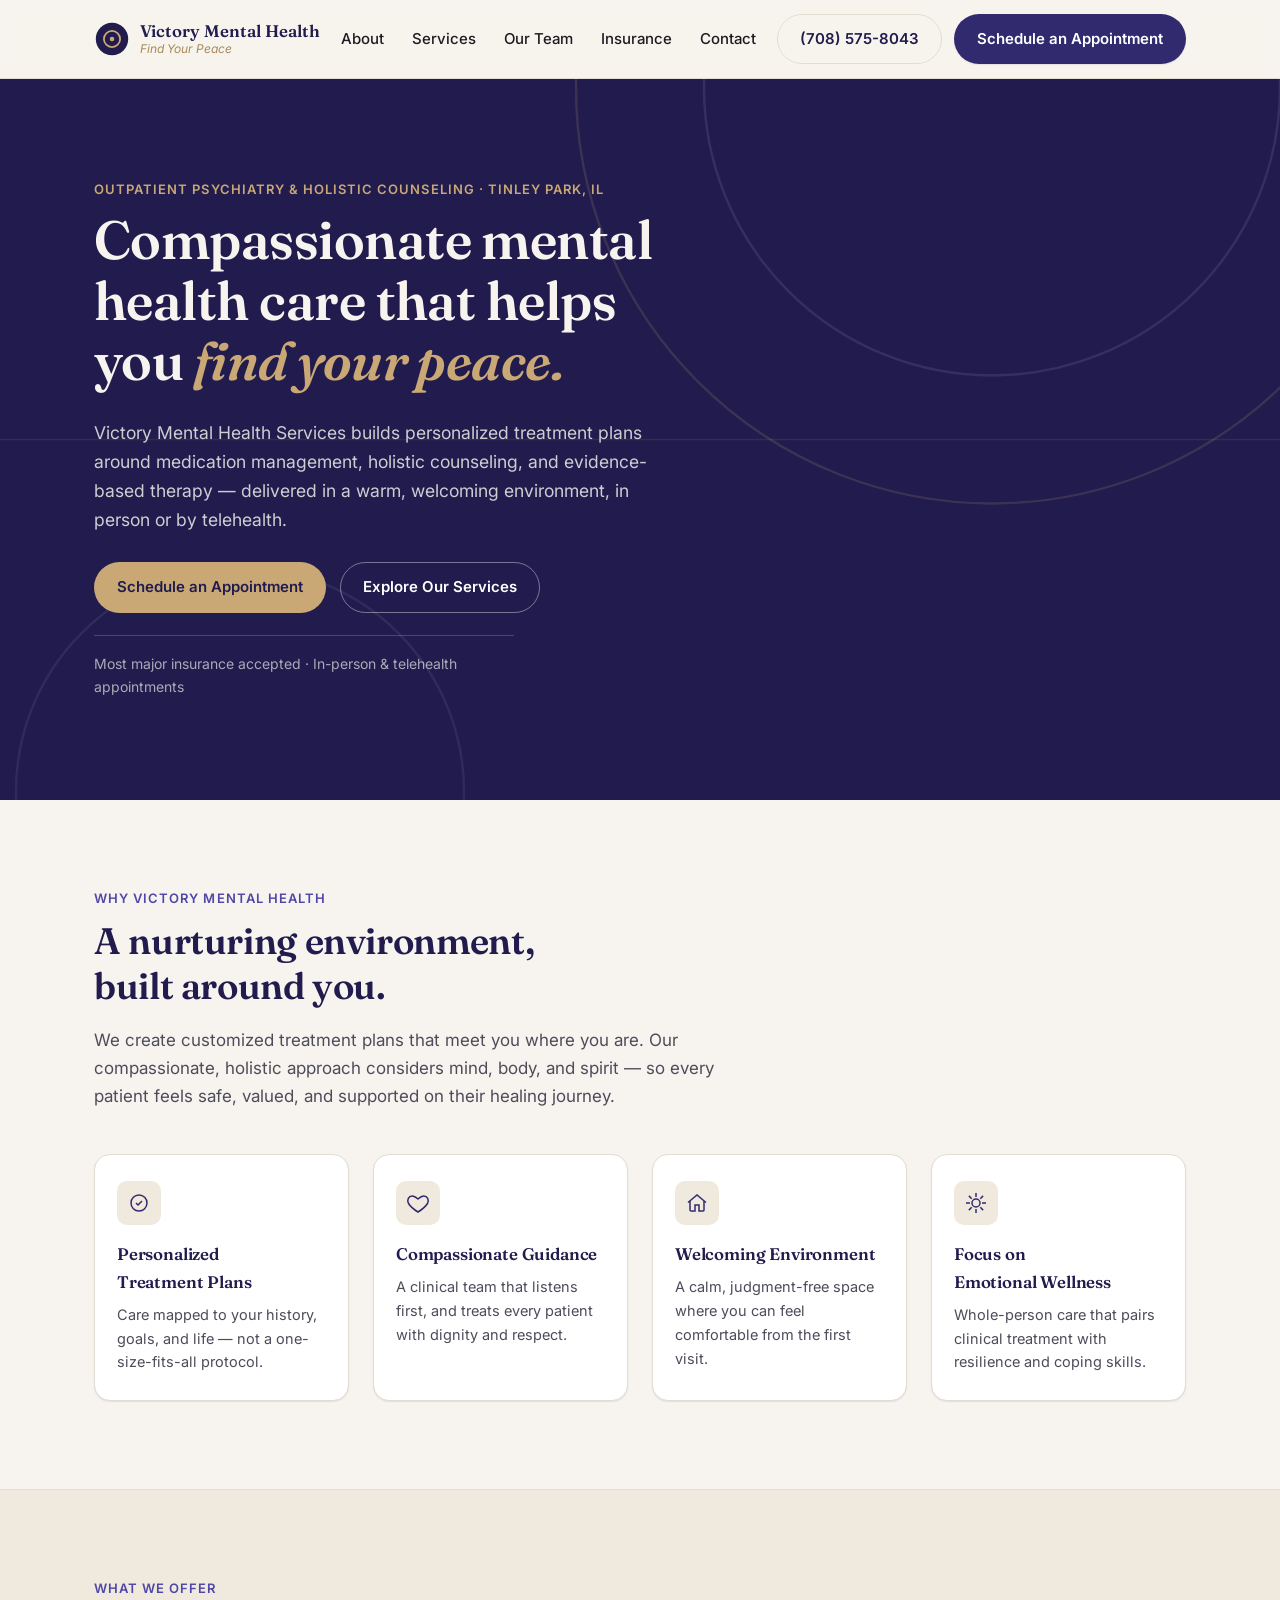
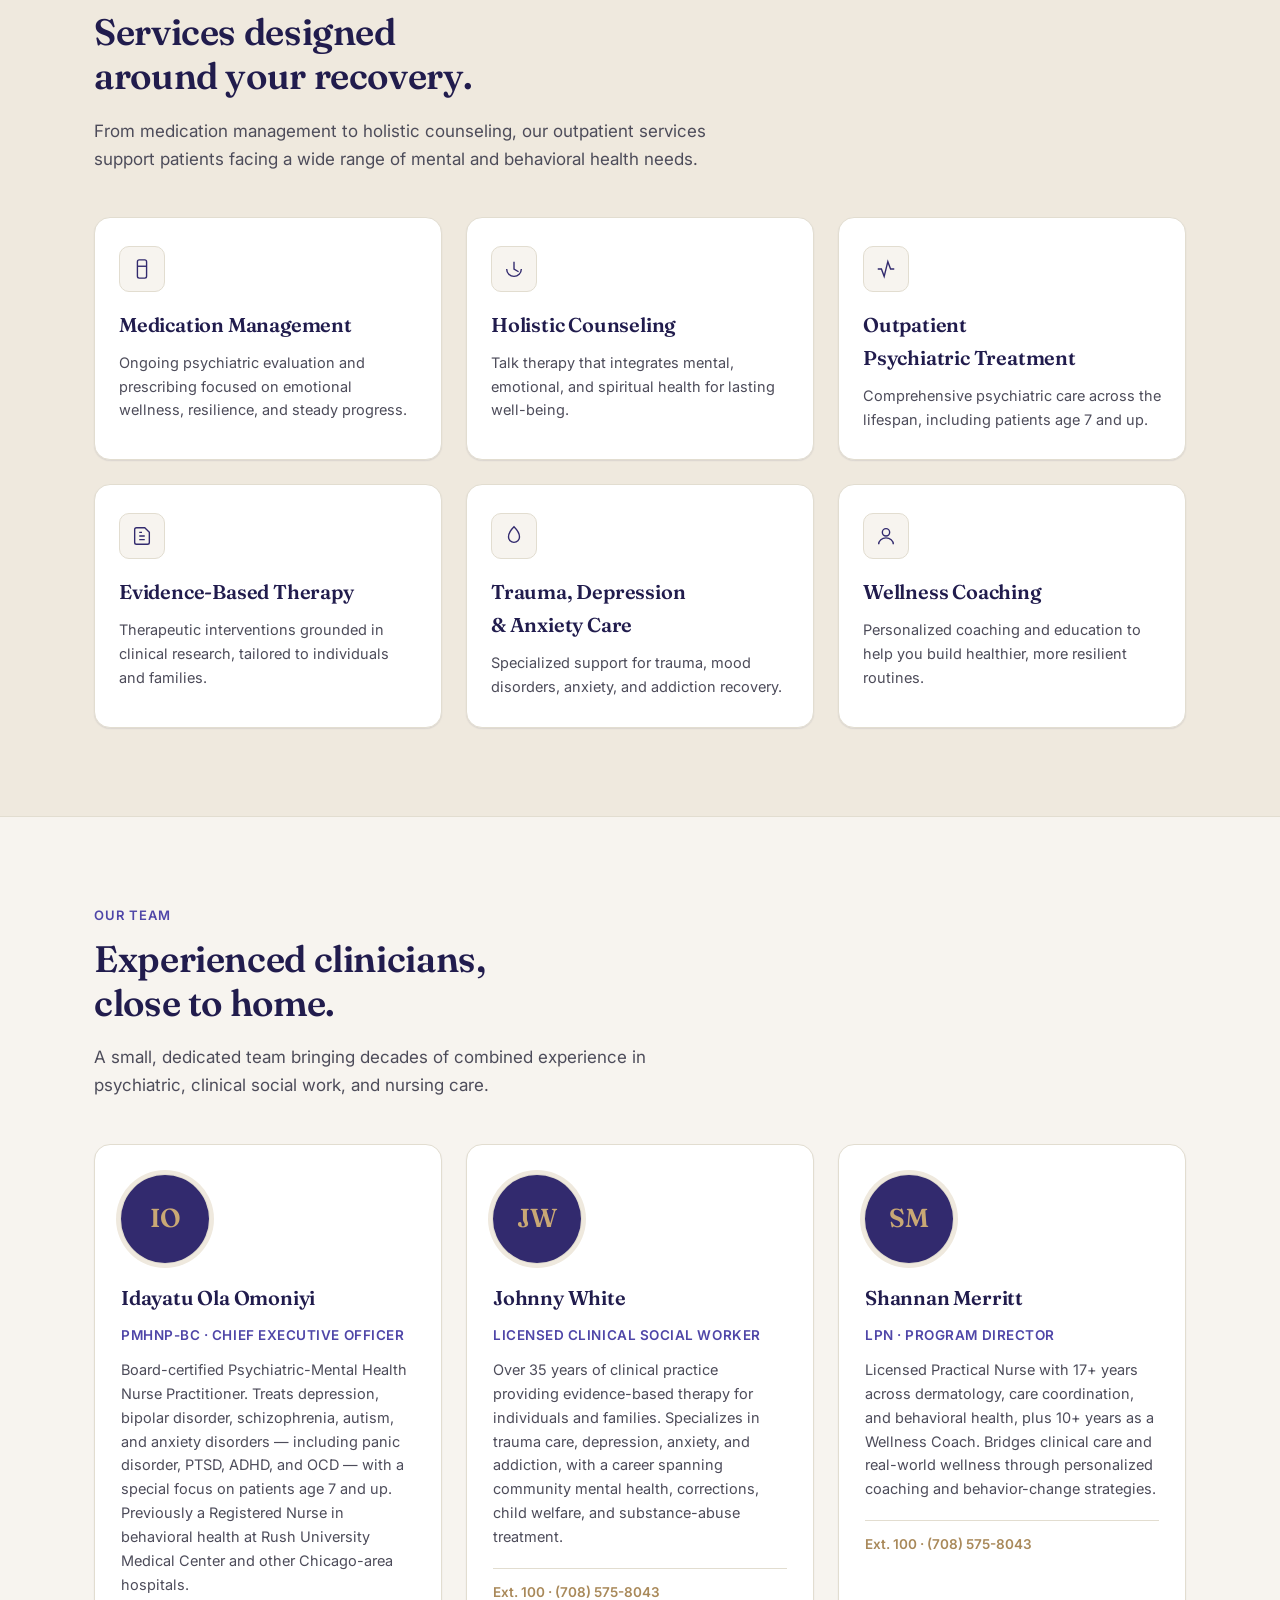
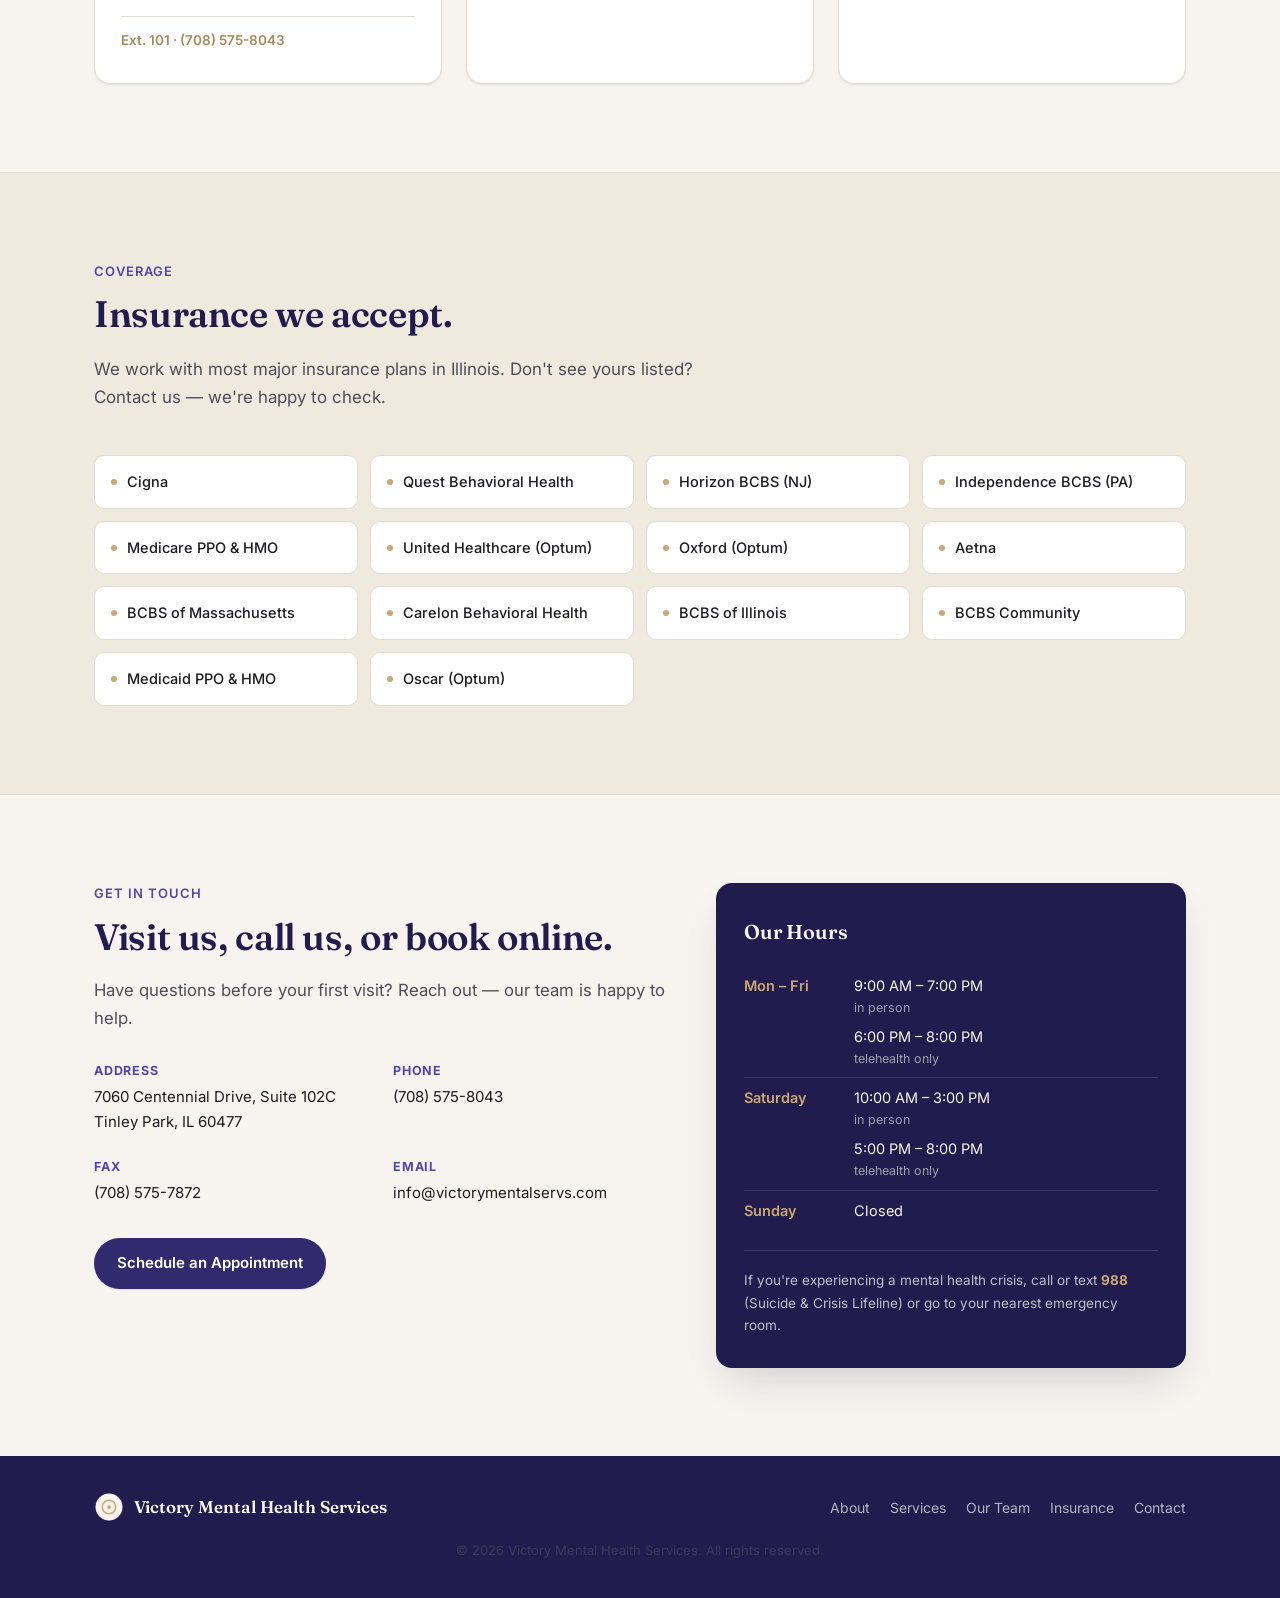
==== index.html @ 2fd3b17b "Add Victory Mental Health Services marketing site Static single-page site: hero, why-us pillars, ser" ====
<!doctype html>
<html lang="en">
<head>
<meta charset="UTF-8" />
<meta name="viewport" content="width=device-width, initial-scale=1" />
<title>Victory Mental Health Services | Tinley Park, IL</title>
<meta name="description" content="Victory Mental Health Services provides medication management, holistic counseling, and personalized outpatient psychiatric care in Tinley Park, IL — in person and via telehealth." />
<meta name="theme-color" content="#211c4d" />

<meta property="og:type" content="website" />
<meta property="og:title" content="Victory Mental Health Services" />
<meta property="og:description" content="Compassionate, personalized mental health care in Tinley Park, IL. Medication management, holistic counseling, and outpatient psychiatric treatment — in person and telehealth." />
<meta property="og:site_name" content="Victory Mental Health Services" />

<link rel="icon" href="data:image/svg+xml,%3Csvg xmlns='http://www.w3.org/2000/svg' viewBox='0 0 100 100'%3E%3Ccircle cx='50' cy='50' r='46' fill='%23211c4d'/%3E%3Ccircle cx='50' cy='50' r='22' fill='none' stroke='%23c9a875' stroke-width='3'/%3E%3C/svg%3E" />

<link rel="preconnect" href="https://fonts.googleapis.com" />
<link rel="preconnect" href="https://fonts.gstatic.com" crossorigin />
<link href="https://fonts.googleapis.com/css2?family=Fraunces:opsz,wght@9..144,500;9..144,600&family=Inter:wght@400;500;600;700&display=swap" rel="stylesheet" />

<link rel="stylesheet" href="css/style.css" />

<script type="application/ld+json">
{
  "@context": "https://schema.org",
  "@type": "MedicalBusiness",
  "name": "Victory Mental Health Services",
  "description": "Outpatient psychiatric care, medication management, and holistic counseling in Tinley Park, IL, offered in person and via telehealth.",
  "url": "https://www.victorymentalservs.com/",
  "telephone": "+1-708-575-8043",
  "email": "info@victorymentalservs.com",
  "address": {
    "@type": "PostalAddress",
    "streetAddress": "7060 Centennial Drive, Suite 102C",
    "addressLocality": "Tinley Park",
    "addressRegion": "IL",
    "postalCode": "60477",
    "addressCountry": "US"
  },
  "openingHoursSpecification": [
    { "@type": "OpeningHoursSpecification", "dayOfWeek": ["Monday","Tuesday","Wednesday","Thursday","Friday"], "opens": "09:00", "closes": "19:00" },
    { "@type": "OpeningHoursSpecification", "dayOfWeek": "Saturday", "opens": "10:00", "closes": "15:00" }
  ]
}
</script>
</head>
<body>

<a class="skip-link" href="#main">Skip to content</a>

<header class="site-header" id="top">
  <div class="container header__inner">
    <a class="brand" href="#top">
      <span class="brand__mark" aria-hidden="true">
        <svg viewBox="0 0 40 40" width="36" height="36">
          <circle cx="20" cy="20" r="18" fill="#211c4d"/>
          <circle cx="20" cy="20" r="9" fill="none" stroke="#c9a875" stroke-width="2"/>
          <circle cx="20" cy="20" r="2.5" fill="#c9a875"/>
        </svg>
      </span>
      <span class="brand__text">
        <span class="brand__name">Victory Mental Health</span>
        <span class="brand__tag">Find Your Peace</span>
      </span>
    </a>

    <nav class="nav" id="nav" aria-label="Primary">
      <a href="#about">About</a>
      <a href="#services">Services</a>
      <a href="#team">Our Team</a>
      <a href="#insurance">Insurance</a>
      <a href="#contact">Contact</a>
    </nav>

    <div class="header__actions">
      <a class="btn btn--ghost header__call" href="tel:17085758043">(708) 575-8043</a>
      <a class="btn btn--primary" href="https://www.tebra.com/care/provider/idayatu-omoniyi-pmhnp-1174282826" target="_blank" rel="noopener">Schedule an Appointment</a>
      <button class="nav-toggle" id="navToggle" aria-expanded="false" aria-controls="nav" aria-label="Toggle menu">
        <span></span><span></span><span></span>
      </button>
    </div>
  </div>
</header>

<main id="main">

  <!-- HERO -->
  <section class="hero">
    <div class="hero__bg" aria-hidden="true">
      <svg viewBox="0 0 800 800" width="100%" height="100%" preserveAspectRatio="xMidYMid slice">
        <circle cx="620" cy="180" r="260" fill="none" stroke="#c9a875" stroke-opacity="0.18" stroke-width="1.5"/>
        <circle cx="620" cy="180" r="180" fill="none" stroke="#ffffff" stroke-opacity="0.10" stroke-width="1.5"/>
        <circle cx="150" cy="620" r="140" fill="none" stroke="#ffffff" stroke-opacity="0.08" stroke-width="1.5"/>
        <line x1="0" y1="400" x2="800" y2="400" stroke="#c9a875" stroke-opacity="0.12" stroke-width="1"/>
      </svg>
    </div>
    <div class="container hero__inner">
      <div class="hero__copy reveal">
        <p class="eyebrow eyebrow--light">Outpatient Psychiatry &amp; Holistic Counseling · Tinley Park, IL</p>
        <h1>Compassionate mental health care that helps you <em>find your peace.</em></h1>
        <p class="hero__lede">Victory Mental Health Services builds personalized treatment plans around medication management, holistic counseling, and evidence-based therapy — delivered in a warm, welcoming environment, in person or by telehealth.</p>
        <div class="hero__cta">
          <a class="btn btn--gold" href="https://www.tebra.com/care/provider/idayatu-omoniyi-pmhnp-1174282826" target="_blank" rel="noopener">Schedule an Appointment</a>
          <a class="btn btn--light-ghost" href="#services">Explore Our Services</a>
        </div>
        <p class="hero__trust">Most major insurance accepted · In-person &amp; telehealth appointments</p>
      </div>
    </div>
  </section>

  <!-- ABOUT / WHY -->
  <section class="section" id="about">
    <div class="container">
      <div class="section__head reveal">
        <p class="eyebrow">Why Victory Mental Health</p>
        <h2>A nurturing environment, built around you.</h2>
        <p>We create customized treatment plans that meet you where you are. Our compassionate, holistic approach considers mind, body, and spirit — so every patient feels safe, valued, and supported on their healing journey.</p>
      </div>

      <div class="grid-4 reveal">
        <div class="pillar">
          <span class="pillar__icon" aria-hidden="true">
            <svg viewBox="0 0 24 24" width="24" height="24" fill="none" stroke="currentColor" stroke-width="1.5"><path d="M4 12a8 8 0 1 1 16 0 8 8 0 0 1-16 0Z"/><path d="M9 12l2 2 4-4"/></svg>
          </span>
          <h3>Personalized Treatment Plans</h3>
          <p>Care mapped to your history, goals, and life — not a one-size-fits-all protocol.</p>
        </div>
        <div class="pillar">
          <span class="pillar__icon" aria-hidden="true">
            <svg viewBox="0 0 24 24" width="24" height="24" fill="none" stroke="currentColor" stroke-width="1.5"><path d="M12 21s-7-4.35-9.5-8.5C.7 8.6 2.6 5 6.2 5c2 0 3.4 1 5.8 3 2.4-2 3.8-3 5.8-3 3.6 0 5.5 3.6 3.7 7.5C19 16.65 12 21 12 21Z"/></svg>
          </span>
          <h3>Compassionate Guidance</h3>
          <p>A clinical team that listens first, and treats every patient with dignity and respect.</p>
        </div>
        <div class="pillar">
          <span class="pillar__icon" aria-hidden="true">
            <svg viewBox="0 0 24 24" width="24" height="24" fill="none" stroke="currentColor" stroke-width="1.5"><path d="M3 11.5 12 4l9 7.5"/><path d="M5 10v9a1 1 0 0 0 1 1h4v-6h4v6h4a1 1 0 0 0 1-1v-9"/></svg>
          </span>
          <h3>Welcoming Environment</h3>
          <p>A calm, judgment-free space where you can feel comfortable from the first visit.</p>
        </div>
        <div class="pillar">
          <span class="pillar__icon" aria-hidden="true">
            <svg viewBox="0 0 24 24" width="24" height="24" fill="none" stroke="currentColor" stroke-width="1.5"><path d="M12 2v4M12 18v4M4.9 4.9l2.8 2.8M16.3 16.3l2.8 2.8M2 12h4M18 12h4M4.9 19.1l2.8-2.8M16.3 7.7l2.8-2.8"/><circle cx="12" cy="12" r="4"/></svg>
          </span>
          <h3>Focus on Emotional Wellness</h3>
          <p>Whole-person care that pairs clinical treatment with resilience and coping skills.</p>
        </div>
      </div>
    </div>
  </section>

  <!-- SERVICES -->
  <section class="section section--tint" id="services">
    <div class="container">
      <div class="section__head reveal">
        <p class="eyebrow">What We Offer</p>
        <h2>Services designed around your recovery.</h2>
        <p>From medication management to holistic counseling, our outpatient services support patients facing a wide range of mental and behavioral health needs.</p>
      </div>

      <div class="grid-3 reveal">
        <article class="card">
          <span class="card__icon" aria-hidden="true">
            <svg viewBox="0 0 24 24" width="22" height="22" fill="none" stroke="currentColor" stroke-width="1.5"><rect x="7" y="2" width="10" height="20" rx="2"/><path d="M7 9h10"/></svg>
          </span>
          <h3>Medication Management</h3>
          <p>Ongoing psychiatric evaluation and prescribing focused on emotional wellness, resilience, and steady progress.</p>
        </article>
        <article class="card">
          <span class="card__icon" aria-hidden="true">
            <svg viewBox="0 0 24 24" width="22" height="22" fill="none" stroke="currentColor" stroke-width="1.5"><path d="M20 12a8 8 0 1 1-16 0"/><path d="M12 4v8l5 3"/></svg>
          </span>
          <h3>Holistic Counseling</h3>
          <p>Talk therapy that integrates mental, emotional, and spiritual health for lasting well-being.</p>
        </article>
        <article class="card">
          <span class="card__icon" aria-hidden="true">
            <svg viewBox="0 0 24 24" width="22" height="22" fill="none" stroke="currentColor" stroke-width="1.5"><path d="M3 12h4l3 8 4-16 3 8h4"/></svg>
          </span>
          <h3>Outpatient Psychiatric Treatment</h3>
          <p>Comprehensive psychiatric care across the lifespan, including patients age 7 and up.</p>
        </article>
        <article class="card">
          <span class="card__icon" aria-hidden="true">
            <svg viewBox="0 0 24 24" width="22" height="22" fill="none" stroke="currentColor" stroke-width="1.5"><path d="M4 19V5a2 2 0 0 1 2-2h9l5 5v11a2 2 0 0 1-2 2H6a2 2 0 0 1-2-2Z"/><path d="M9 12h6M9 16h6M9 8h3"/></svg>
          </span>
          <h3>Evidence-Based Therapy</h3>
          <p>Therapeutic interventions grounded in clinical research, tailored to individuals and families.</p>
        </article>
        <article class="card">
          <span class="card__icon" aria-hidden="true">
            <svg viewBox="0 0 24 24" width="22" height="22" fill="none" stroke="currentColor" stroke-width="1.5"><path d="M12 2C8 6 6 9.5 6 13a6 6 0 0 0 12 0c0-3.5-2-7-6-11Z"/></svg>
          </span>
          <h3>Trauma, Depression &amp; Anxiety Care</h3>
          <p>Specialized support for trauma, mood disorders, anxiety, and addiction recovery.</p>
        </article>
        <article class="card">
          <span class="card__icon" aria-hidden="true">
            <svg viewBox="0 0 24 24" width="22" height="22" fill="none" stroke="currentColor" stroke-width="1.5"><circle cx="12" cy="8" r="4"/><path d="M4 21c0-4 3.6-7 8-7s8 3 8 7"/></svg>
          </span>
          <h3>Wellness Coaching</h3>
          <p>Personalized coaching and education to help you build healthier, more resilient routines.</p>
        </article>
      </div>
    </div>
  </section>

  <!-- TEAM -->
  <section class="section" id="team">
    <div class="container">
      <div class="section__head reveal">
        <p class="eyebrow">Our Team</p>
        <h2>Experienced clinicians, close to home.</h2>
        <p>A small, dedicated team bringing decades of combined experience in psychiatric, clinical social work, and nursing care.</p>
      </div>

      <div class="grid-3 reveal">
        <article class="provider">
          <div class="provider__avatar" data-initials="IO">
            <img src="img/idayatu-omoniyi.jpg" alt="Idayatu Ola Omoniyi, PMHNP-BC" width="176" height="176" />
          </div>
          <h3>Idayatu Ola Omoniyi</h3>
          <p class="provider__role">PMHNP-BC · Chief Executive Officer</p>
          <p>Board-certified Psychiatric-Mental Health Nurse Practitioner. Treats depression, bipolar disorder, schizophrenia, autism, and anxiety disorders — including panic disorder, PTSD, ADHD, and OCD — with a special focus on patients age 7 and up. Previously a Registered Nurse in behavioral health at Rush University Medical Center and other Chicago-area hospitals.</p>
          <a class="provider__ext" href="tel:17085758043,,101">Ext. 101 · (708) 575-8043</a>
        </article>
        <article class="provider">
          <div class="provider__avatar" data-initials="JW">
            <img src="img/johnny-white.jpg" alt="Johnny White, LCSW" width="176" height="176" />
          </div>
          <h3>Johnny White</h3>
          <p class="provider__role">Licensed Clinical Social Worker</p>
          <p>Over 35 years of clinical practice providing evidence-based therapy for individuals and families. Specializes in trauma care, depression, anxiety, and addiction, with a career spanning community mental health, corrections, child welfare, and substance-abuse treatment.</p>
          <a class="provider__ext" href="tel:17085758043,,100">Ext. 100 · (708) 575-8043</a>
        </article>
        <article class="provider">
          <div class="provider__avatar" data-initials="SM">
            <img src="img/shannan-merritt.jpg" alt="Shannan Merritt, LPN" width="176" height="176" />
          </div>
          <h3>Shannan Merritt</h3>
          <p class="provider__role">LPN · Program Director</p>
          <p>Licensed Practical Nurse with 17+ years across dermatology, care coordination, and behavioral health, plus 10+ years as a Wellness Coach. Bridges clinical care and real-world wellness through personalized coaching and behavior-change strategies.</p>
          <a class="provider__ext" href="tel:17085758043,,100">Ext. 100 · (708) 575-8043</a>
        </article>
      </div>
    </div>
  </section>

  <!-- INSURANCE -->
  <section class="section section--tint" id="insurance">
    <div class="container">
      <div class="section__head reveal">
        <p class="eyebrow">Coverage</p>
        <h2>Insurance we accept.</h2>
        <p>We work with most major insurance plans in Illinois. Don't see yours listed? Contact us — we're happy to check.</p>
      </div>
      <ul class="insurance-list reveal">
        <li>Cigna</li>
        <li>Quest Behavioral Health</li>
        <li>Horizon BCBS (NJ)</li>
        <li>Independence BCBS (PA)</li>
        <li>Medicare PPO &amp; HMO</li>
        <li>United Healthcare (Optum)</li>
        <li>Oxford (Optum)</li>
        <li>Aetna</li>
        <li>BCBS of Massachusetts</li>
        <li>Carelon Behavioral Health</li>
        <li>BCBS of Illinois</li>
        <li>BCBS Community</li>
        <li>Medicaid PPO &amp; HMO</li>
        <li>Oscar (Optum)</li>
      </ul>
    </div>
  </section>

  <!-- CONTACT -->
  <section class="section" id="contact">
    <div class="container contact__grid reveal">
      <div>
        <p class="eyebrow">Get In Touch</p>
        <h2>Visit us, call us, or book online.</h2>
        <p class="contact__lede">Have questions before your first visit? Reach out — our team is happy to help.</p>

        <dl class="contact-list">
          <div>
            <dt>Address</dt>
            <dd>7060 Centennial Drive, Suite 102C<br />Tinley Park, IL 60477</dd>
          </div>
          <div>
            <dt>Phone</dt>
            <dd><a href="tel:17085758043">(708) 575-8043</a></dd>
          </div>
          <div>
            <dt>Fax</dt>
            <dd>(708) 575-7872</dd>
          </div>
          <div>
            <dt>Email</dt>
            <dd><a href="mailto:info@victorymentalservs.com">info@victorymentalservs.com</a></dd>
          </div>
        </dl>

        <a class="btn btn--primary" href="https://www.tebra.com/care/provider/idayatu-omoniyi-pmhnp-1174282826" target="_blank" rel="noopener">Schedule an Appointment</a>
      </div>

      <div class="hours-card">
        <h3>Our Hours</h3>
        <table class="hours-table">
          <tbody>
            <tr>
              <th scope="row">Mon – Fri</th>
              <td>
                9:00 AM – 7:00 PM <span class="hours-note">in person</span>
                6:00 PM – 8:00 PM <span class="hours-note">telehealth only</span>
              </td>
            </tr>
            <tr>
              <th scope="row">Saturday</th>
              <td>
                10:00 AM – 3:00 PM <span class="hours-note">in person</span>
                5:00 PM – 8:00 PM <span class="hours-note">telehealth only</span>
              </td>
            </tr>
            <tr>
              <th scope="row">Sunday</th>
              <td>Closed</td>
            </tr>
          </tbody>
        </table>
        <p class="crisis-note">If you're experiencing a mental health crisis, call or text <strong>988</strong> (Suicide &amp; Crisis Lifeline) or go to your nearest emergency room.</p>
      </div>
    </div>
  </section>

</main>

<footer class="site-footer">
  <div class="container footer__inner">
    <div class="footer__brand">
      <span class="brand__mark" aria-hidden="true">
        <svg viewBox="0 0 40 40" width="30" height="30">
          <circle cx="20" cy="20" r="18" fill="#f7f4ef"/>
          <circle cx="20" cy="20" r="9" fill="none" stroke="#c9a875" stroke-width="2"/>
          <circle cx="20" cy="20" r="2.5" fill="#c9a875"/>
        </svg>
      </span>
      <span>Victory Mental Health Services</span>
    </div>
    <nav class="footer__links" aria-label="Footer">
      <a href="#about">About</a>
      <a href="#services">Services</a>
      <a href="#team">Our Team</a>
      <a href="#insurance">Insurance</a>
      <a href="#contact">Contact</a>
    </nav>
    <p class="footer__copy">&copy; <span id="year"></span> Victory Mental Health Services. All rights reserved.</p>
  </div>
</footer>

<button class="back-to-top" id="backToTop" aria-label="Back to top">↑</button>

<script src="js/main.js"></script>
</body>
</html>
---- css/style.css ----
/* ==========================================================================
   Victory Mental Health Services — Design tokens & base
   ========================================================================== */
:root {
  --indigo-900: #211c4d;
  --indigo-700: #322a6e;
  --indigo-600: #4f46a8;
  --indigo-500: #6c63c9;
  --gold: #c9a875;
  --gold-dark: #a9895a;
  --cream: #f7f4ef;
  --sand: #efe9de;
  --ink: #1c1c22;
  --ink-soft: #4d4c5a;
  --line: #e2ddd0;
  --white: #ffffff;

  --radius: 16px;
  --radius-sm: 10px;
  --shadow-sm: 0 1px 2px rgba(33, 28, 77, 0.06), 0 1px 1px rgba(33, 28, 77, 0.04);
  --shadow-lg: 0 20px 40px -12px rgba(33, 28, 77, 0.18);
  --ease: cubic-bezier(0.22, 1, 0.36, 1);

  --font-display: "Fraunces", Georgia, serif;
  --font-body: "Inter", -apple-system, BlinkMacSystemFont, "Segoe UI", sans-serif;
}

* { box-sizing: border-box; }
html { scroll-behavior: smooth; scroll-padding-top: 96px; }

body {
  margin: 0;
  font-family: var(--font-body);
  font-size: 17px;
  line-height: 1.65;
  color: var(--ink);
  background: var(--cream);
  -webkit-font-smoothing: antialiased;
}

h1, h2, h3, h4 {
  font-family: var(--font-display);
  font-weight: 600;
  letter-spacing: -0.01em;
  color: var(--indigo-900);
  margin: 0 0 0.5em;
  text-wrap: balance;
}

h1 { font-size: clamp(2.2rem, 4.2vw, 3.4rem); line-height: 1.12; }
h2 { font-size: clamp(1.7rem, 3vw, 2.3rem); line-height: 1.2; }
h3 { font-size: 1.25rem; }

p { margin: 0 0 1em; color: var(--ink-soft); }
a { color: inherit; text-decoration: none; }

img, svg { max-width: 100%; display: block; }

.container {
  max-width: 1140px;
  margin: 0 auto;
  padding: 0 24px;
}

.skip-link {
  position: absolute;
  left: -999px;
  top: 0;
  background: var(--indigo-900);
  color: #fff;
  padding: 10px 16px;
  z-index: 999;
  border-radius: 0 0 8px 0;
}
.skip-link:focus { left: 0; }

/* ---- Eyebrow ---- */
.eyebrow {
  font-size: 13px;
  font-weight: 600;
  letter-spacing: 0.08em;
  text-transform: uppercase;
  color: var(--indigo-600);
  margin-bottom: 10px;
}
.eyebrow--light { color: var(--gold); }

/* ==========================================================================
   Header
   ========================================================================== */
.site-header {
  position: sticky;
  top: 0;
  z-index: 100;
  background: rgba(247, 244, 239, 0.9);
  backdrop-filter: saturate(180%) blur(10px);
  border-bottom: 1px solid var(--line);
}

.header__inner {
  display: flex;
  align-items: center;
  justify-content: space-between;
  gap: 20px;
  height: 78px;
}

.brand {
  display: flex;
  align-items: center;
  gap: 10px;
  flex-shrink: 0;
}
.brand__text { display: flex; flex-direction: column; line-height: 1.15; }
.brand__name {
  font-family: var(--font-display);
  font-weight: 600;
  font-size: 1.05rem;
  color: var(--indigo-900);
}
.brand__tag {
  font-size: 12px;
  color: var(--gold-dark);
  font-style: italic;
}

.nav {
  display: flex;
  gap: 28px;
  font-weight: 500;
  font-size: 15px;
}
.nav a { color: var(--ink); padding: 6px 0; position: relative; }
.nav a:hover { color: var(--indigo-600); }

.header__actions { display: flex; align-items: center; gap: 12px; }
.header__call { display: none; }

.nav-toggle {
  display: none;
  flex-direction: column;
  justify-content: center;
  gap: 5px;
  width: 40px;
  height: 40px;
  border: 1px solid var(--line);
  border-radius: 8px;
  background: var(--white);
  cursor: pointer;
}
.nav-toggle span {
  display: block;
  width: 18px;
  height: 2px;
  margin: 0 auto;
  background: var(--indigo-900);
  transition: transform 0.25s var(--ease), opacity 0.25s var(--ease);
}
.nav-toggle[aria-expanded="true"] span:nth-child(1) { transform: translateY(7px) rotate(45deg); }
.nav-toggle[aria-expanded="true"] span:nth-child(2) { opacity: 0; }
.nav-toggle[aria-expanded="true"] span:nth-child(3) { transform: translateY(-7px) rotate(-45deg); }

/* ==========================================================================
   Buttons
   ========================================================================== */
.btn {
  display: inline-flex;
  align-items: center;
  justify-content: center;
  gap: 8px;
  padding: 12px 22px;
  border-radius: 999px;
  font-weight: 600;
  font-size: 15px;
  border: 1px solid transparent;
  cursor: pointer;
  transition: transform 0.2s var(--ease), box-shadow 0.2s var(--ease), background 0.2s var(--ease);
  white-space: nowrap;
}
.btn:active { transform: scale(0.96); }

.btn--primary {
  background: var(--indigo-700);
  color: #fff;
  box-shadow: var(--shadow-sm);
}
.btn--primary:hover { background: var(--indigo-900); box-shadow: var(--shadow-lg); transform: translateY(-2px); }

.btn--ghost {
  background: transparent;
  border-color: var(--line);
  color: var(--indigo-900);
}
.btn--ghost:hover { background: var(--sand); }

.btn--gold {
  background: var(--gold);
  color: var(--indigo-900);
}
.btn--gold:hover { background: #d8bb8c; transform: translateY(-2px); box-shadow: var(--shadow-lg); }

.btn--light-ghost {
  background: transparent;
  border-color: rgba(255,255,255,0.4);
  color: #fff;
}
.btn--light-ghost:hover { background: rgba(255,255,255,0.1); }

/* ==========================================================================
   Hero
   ========================================================================== */
.hero {
  position: relative;
  background: var(--indigo-900);
  overflow: hidden;
  padding: 100px 0 88px;
}
.hero__bg {
  position: absolute;
  inset: 0;
  opacity: 0.9;
  pointer-events: none;
}
.hero__inner { position: relative; }
.hero__copy { max-width: 680px; }
.hero__copy h1 { color: var(--cream); }
.hero__copy h1 em { color: var(--gold); font-style: italic; }
.hero__lede { color: rgba(247,244,239,0.82); font-size: 1.1rem; max-width: 560px; }
.hero__cta { display: flex; flex-wrap: wrap; gap: 14px; margin: 28px 0 22px; }
.hero__trust {
  font-size: 14px;
  color: rgba(247,244,239,0.65);
  border-top: 1px solid rgba(201,168,117,0.3);
  padding-top: 16px;
  max-width: 420px;
}

/* ==========================================================================
   Sections
   ========================================================================== */
.section { padding: 88px 0; }
.section--tint { background: var(--sand); border-top: 1px solid var(--line); border-bottom: 1px solid var(--line); }

.section__head { max-width: 640px; margin-bottom: 44px; }
.section__head p:last-child { margin-bottom: 0; }

.grid-4 {
  display: grid;
  grid-template-columns: repeat(4, 1fr);
  gap: 24px;
}
.grid-3 {
  display: grid;
  grid-template-columns: repeat(3, 1fr);
  gap: 24px;
}

/* Pillars (About) */
.pillar {
  background: var(--white);
  border: 1px solid var(--line);
  border-radius: var(--radius);
  padding: 26px 22px;
  box-shadow: var(--shadow-sm);
}
.pillar__icon {
  display: inline-flex;
  align-items: center;
  justify-content: center;
  width: 44px;
  height: 44px;
  border-radius: 10px;
  background: var(--sand);
  color: var(--indigo-700);
  margin-bottom: 16px;
}
.pillar h3 { font-size: 1.05rem; margin-bottom: 6px; }
.pillar p { font-size: 14.5px; margin-bottom: 0; }

/* Cards (Services) */
.card {
  background: var(--white);
  border: 1px solid var(--line);
  border-radius: var(--radius);
  padding: 28px 24px;
  box-shadow: var(--shadow-sm);
  transition: transform 0.35s var(--ease), box-shadow 0.35s var(--ease);
}
.card:hover { transform: translateY(-4px); box-shadow: var(--shadow-lg); }
.card__icon {
  display: inline-flex;
  align-items: center;
  justify-content: center;
  width: 46px;
  height: 46px;
  border-radius: 10px;
  border: 1px solid var(--line);
  background: var(--cream);
  color: var(--indigo-700);
  margin-bottom: 16px;
}
.card p { font-size: 14.5px; margin-bottom: 0; }

/* Providers (Team) */
.provider {
  background: var(--white);
  border: 1px solid var(--line);
  border-radius: var(--radius);
  padding: 30px 26px;
  box-shadow: var(--shadow-sm);
}
.provider__avatar {
  position: relative;
  width: 88px;
  height: 88px;
  border-radius: 50%;
  overflow: hidden;
  background: var(--indigo-700);
  margin-bottom: 18px;
  box-shadow: 0 0 0 1px var(--line), 0 0 0 5px var(--sand);
}

/* Initials fallback sits underneath the photo; shows through if the image
   is missing or fails to load. */
.provider__avatar::before {
  content: attr(data-initials);
  position: absolute;
  inset: 0;
  display: flex;
  align-items: center;
  justify-content: center;
  font-family: var(--font-display);
  font-weight: 600;
  font-size: 26px;
  color: var(--gold);
}
.provider__avatar img {
  position: relative;
  width: 100%;
  height: 100%;
  object-fit: cover;
  object-position: center 22%;
}
.provider__avatar.is-fallback img { display: none; }
.provider__role {
  font-size: 13.5px;
  font-weight: 600;
  color: var(--indigo-600);
  text-transform: uppercase;
  letter-spacing: 0.04em;
  margin-bottom: 12px;
}
.provider p:not(.provider__role) { font-size: 14.5px; }
.provider__ext {
  display: inline-block;
  font-size: 13.5px;
  font-weight: 600;
  color: var(--gold-dark);
  border-top: 1px solid var(--line);
  padding-top: 12px;
  margin-top: 4px;
  width: 100%;
}

/* Insurance */
.insurance-list {
  display: grid;
  grid-template-columns: repeat(auto-fill, minmax(220px, 1fr));
  gap: 12px;
  list-style: none;
  padding: 0;
  margin: 0;
}
.insurance-list li {
  background: var(--white);
  border: 1px solid var(--line);
  border-radius: var(--radius-sm);
  padding: 14px 16px;
  font-size: 14.5px;
  font-weight: 500;
  color: var(--ink);
  display: flex;
  align-items: center;
  gap: 10px;
}
.insurance-list li::before {
  content: "";
  width: 6px;
  height: 6px;
  border-radius: 50%;
  background: var(--gold);
  flex-shrink: 0;
}

/* Contact */
.contact__grid {
  display: grid;
  grid-template-columns: 1.1fr 0.9fr;
  gap: 48px;
  align-items: start;
}
.contact__lede { font-size: 1.05rem; }
.contact-list {
  display: grid;
  grid-template-columns: 1fr 1fr;
  gap: 22px 24px;
  margin: 28px 0 32px;
  padding: 0;
}
.contact-list dt {
  font-size: 12.5px;
  font-weight: 700;
  text-transform: uppercase;
  letter-spacing: 0.06em;
  color: var(--indigo-600);
  margin-bottom: 4px;
}
.contact-list dd {
  margin: 0;
  font-size: 15px;
  color: var(--ink);
}
.contact-list a:hover { color: var(--indigo-600); }

.hours-card {
  background: var(--indigo-900);
  color: var(--cream);
  border-radius: var(--radius);
  padding: 32px 28px;
  box-shadow: var(--shadow-lg);
}
.hours-card h3 { color: var(--cream); margin-bottom: 18px; }
.hours-table { width: 100%; border-collapse: collapse; }
.hours-table th, .hours-table td {
  text-align: left;
  padding: 8px 0;
  font-size: 14.5px;
  font-weight: 400;
  border-bottom: 1px solid rgba(247,244,239,0.12);
}
.hours-table th { color: var(--gold); font-weight: 600; width: 110px; vertical-align: top; }
.hours-table tr:last-child th, .hours-table tr:last-child td { border-bottom: none; }
.hours-note { display: block; font-size: 12.5px; color: rgba(247,244,239,0.6); margin-bottom: 6px; }
.hours-table td .hours-note:last-child { margin-bottom: 0; }

.crisis-note {
  margin: 20px 0 0;
  padding-top: 18px;
  border-top: 1px solid rgba(247,244,239,0.15);
  font-size: 13.5px;
  color: rgba(247,244,239,0.75);
}
.crisis-note strong { color: var(--gold); }

/* ==========================================================================
   Footer
   ========================================================================== */
.site-footer {
  background: var(--indigo-900);
  color: rgba(247,244,239,0.7);
  padding: 36px 0;
}
.footer__inner {
  display: flex;
  align-items: center;
  justify-content: space-between;
  flex-wrap: wrap;
  gap: 18px;
}
.footer__brand {
  display: flex;
  align-items: center;
  gap: 10px;
  color: var(--cream);
  font-weight: 600;
  font-family: var(--font-display);
}
.footer__links { display: flex; gap: 20px; flex-wrap: wrap; font-size: 14px; }
.footer__links a:hover { color: var(--gold); }
.footer__copy { font-size: 13px; margin: 0; width: 100%; text-align: center; opacity: 0.6; }

/* Back to top */
.back-to-top {
  position: fixed;
  right: 20px;
  bottom: 20px;
  width: 44px;
  height: 44px;
  border-radius: 50%;
  border: 1px solid var(--line);
  background: var(--white);
  color: var(--indigo-900);
  font-size: 18px;
  cursor: pointer;
  box-shadow: var(--shadow-lg);
  opacity: 0;
  transform: translateY(10px);
  pointer-events: none;
  transition: opacity 0.25s var(--ease), transform 0.25s var(--ease);
  z-index: 90;
}
.back-to-top.is-visible { opacity: 1; transform: translateY(0); pointer-events: auto; }

/* ==========================================================================
   Reveal animation
   ========================================================================== */
.reveal {
  opacity: 0;
  transform: translateY(20px);
  transition: opacity 0.7s var(--ease), transform 0.7s var(--ease);
}
.reveal.is-visible { opacity: 1; transform: translateY(0); }

@media (prefers-reduced-motion: reduce) {
  html { scroll-behavior: auto; }
  .reveal { opacity: 1; transform: none; transition: none; }
  .btn, .card, .back-to-top { transition: none; }
}

/* ==========================================================================
   Responsive
   ========================================================================== */
@media (min-width: 860px) {
  .header__call { display: inline-flex; }
}

@media (max-width: 980px) {
  .grid-4 { grid-template-columns: repeat(2, 1fr); }
  .grid-3 { grid-template-columns: repeat(2, 1fr); }
  .contact__grid { grid-template-columns: 1fr; }
}

@media (max-width: 720px) {
  .nav {
    position: fixed;
    inset: 78px 0 auto 0;
    background: var(--cream);
    border-bottom: 1px solid var(--line);
    flex-direction: column;
    gap: 0;
    padding: 8px 24px 18px;
    transform: translateY(-8px);
    opacity: 0;
    pointer-events: none;
    transition: opacity 0.25s var(--ease), transform 0.25s var(--ease);
  }
  .nav.is-open { opacity: 1; transform: translateY(0); pointer-events: auto; }
  .nav a { padding: 12px 0; border-bottom: 1px solid var(--line); }
  .nav a:last-child { border-bottom: none; }

  .nav-toggle { display: flex; }
  .header__actions .btn--primary { display: none; }

  .grid-4, .grid-3 { grid-template-columns: 1fr; }
  .contact-list { grid-template-columns: 1fr; }
  .section { padding: 64px 0; }
  .hero { padding: 64px 0 56px; }
}
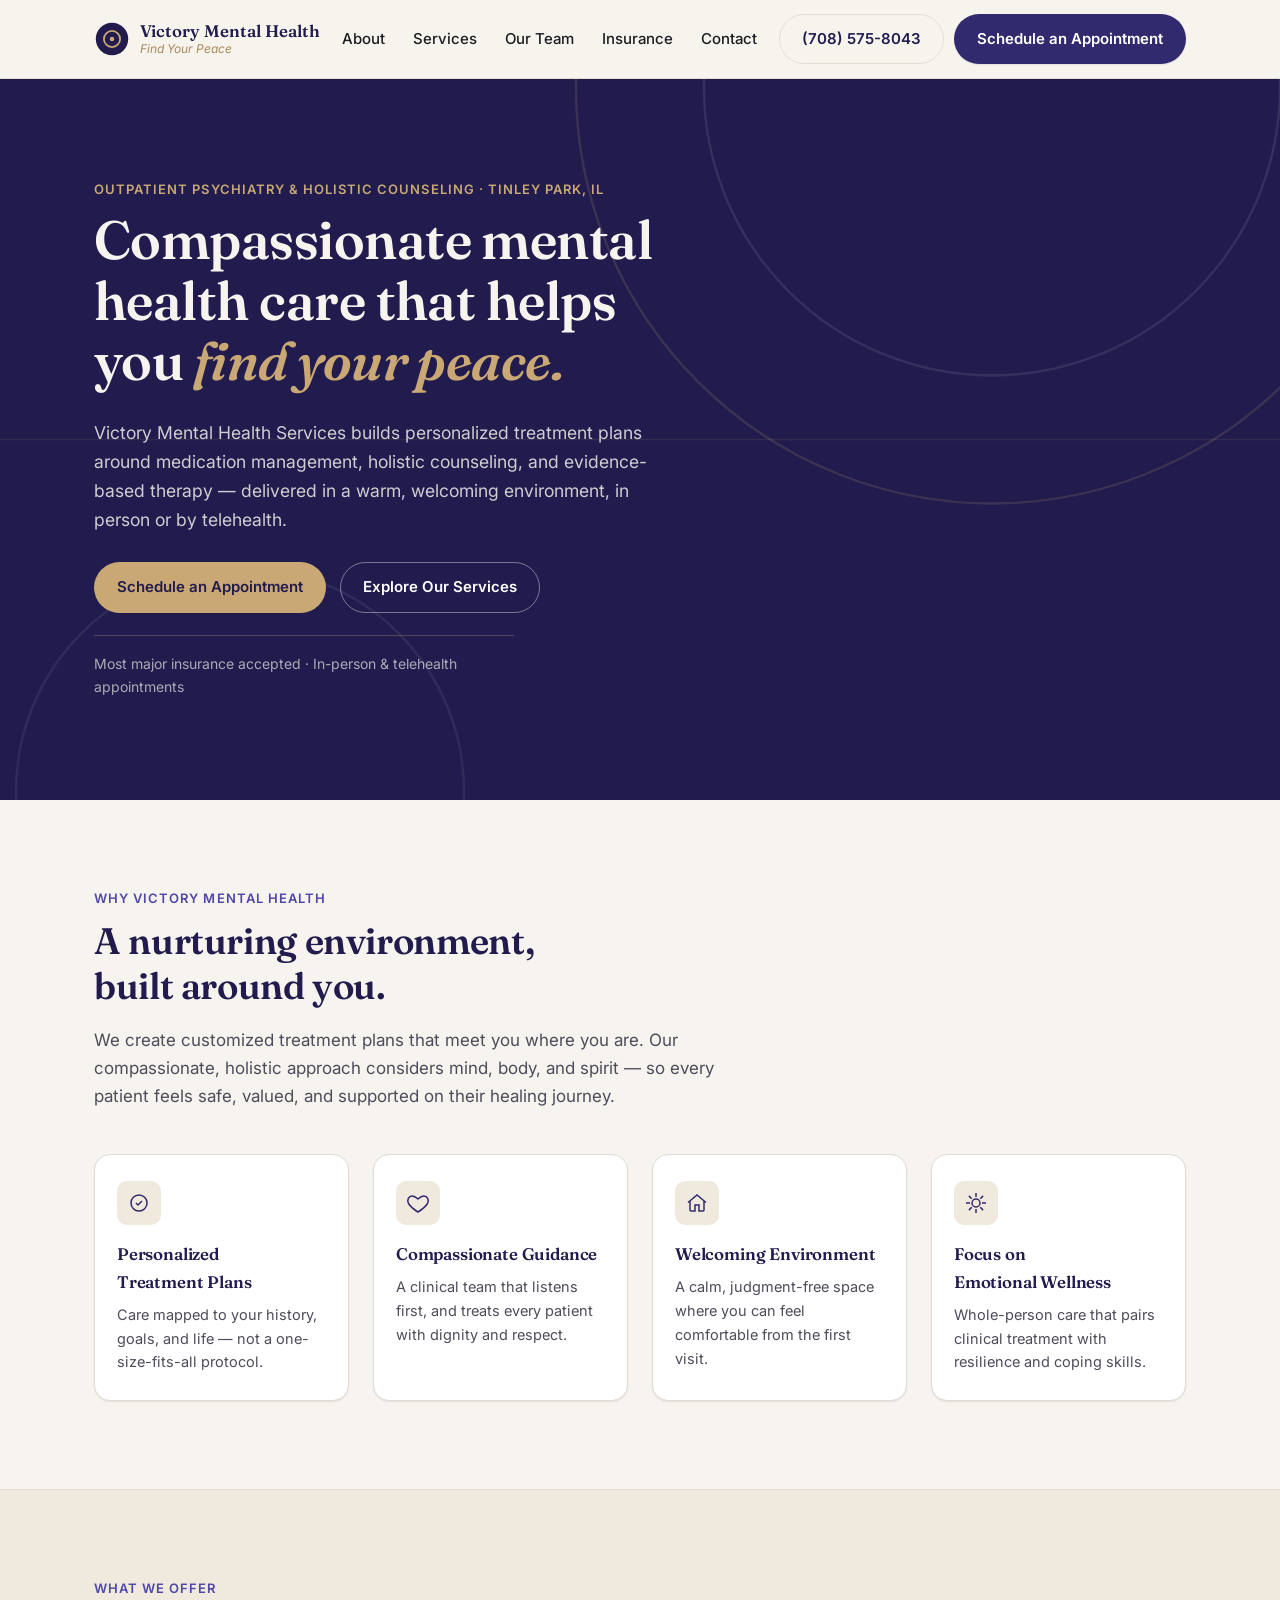
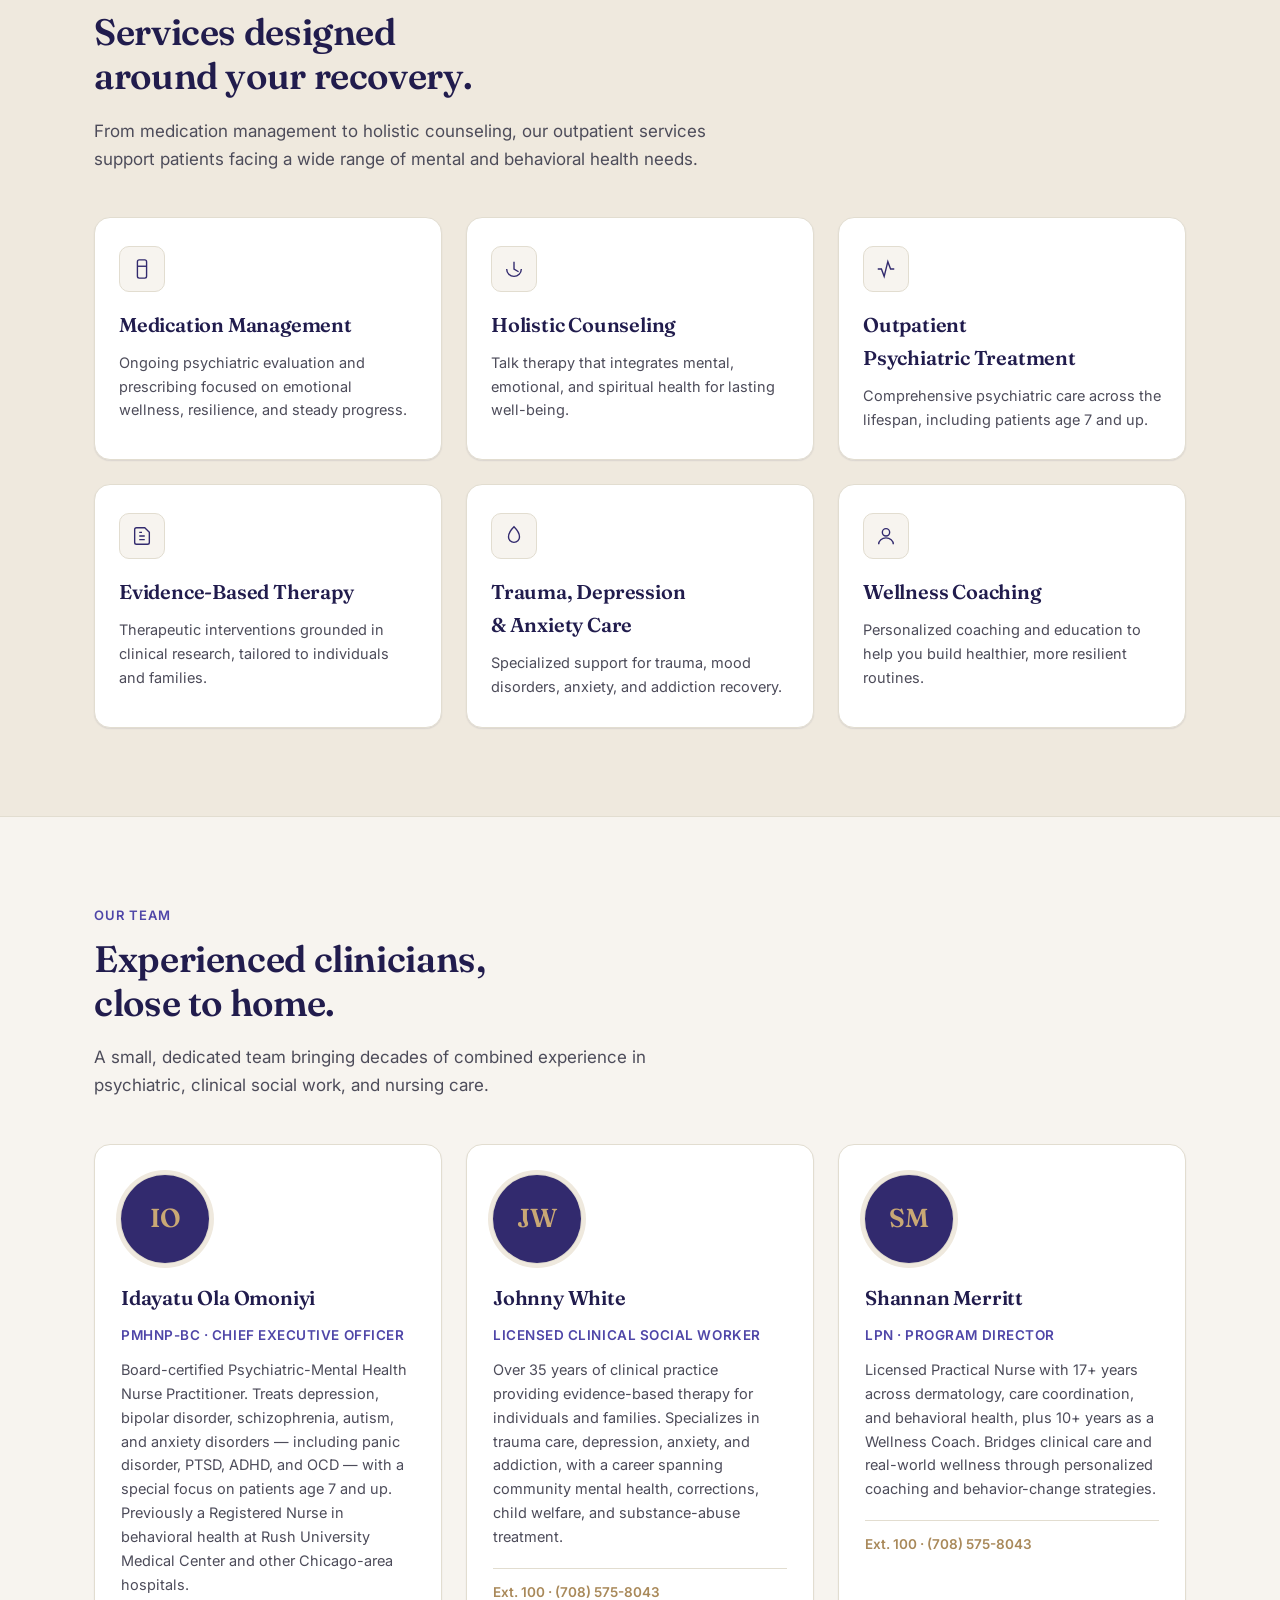
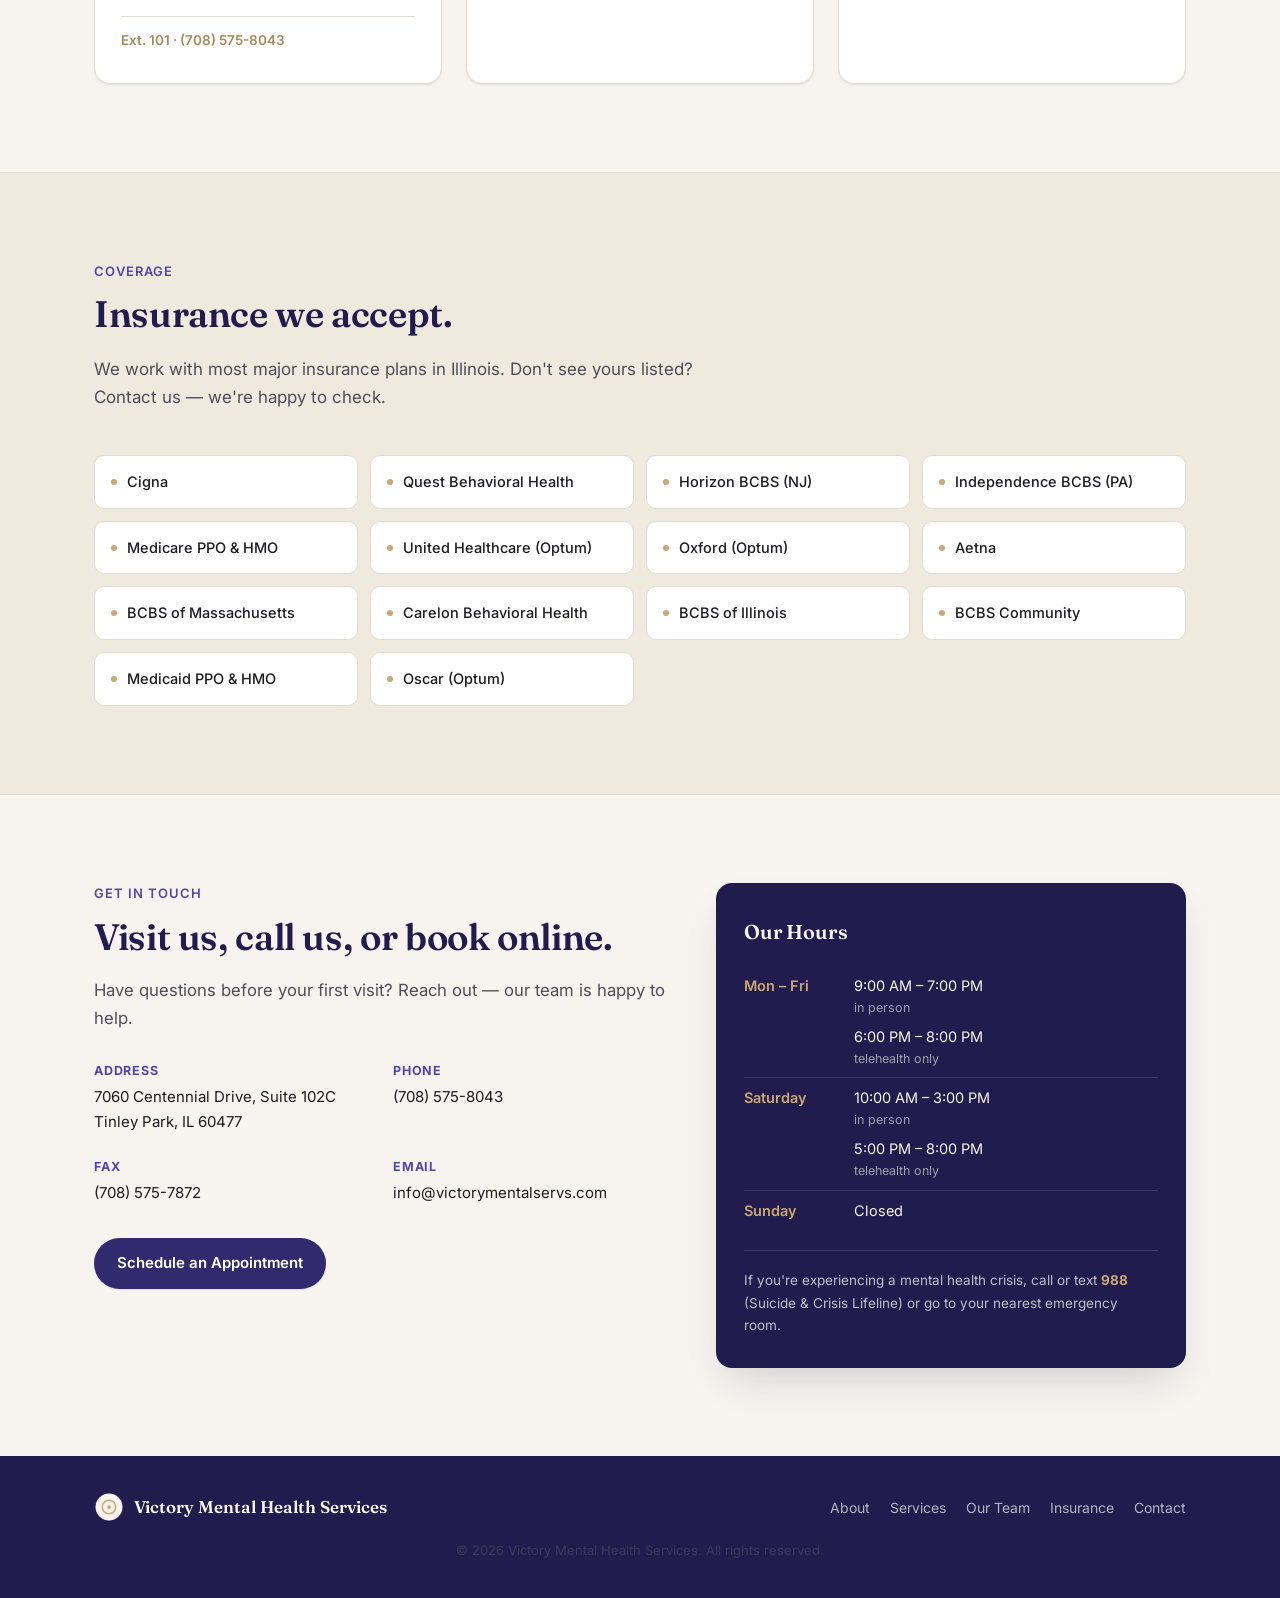
==== commit 014d01ab: "Fix mobile responsiveness and tap-target sizing The phone pill never hid on mobile: `.header__call {" ====
--- a/index.html
+++ b/index.html
@@ -70,10 +70,14 @@
       <a href="#team">Our Team</a>
       <a href="#insurance">Insurance</a>
       <a href="#contact">Contact</a>
+      <a class="btn btn--primary nav__cta" href="https://www.tebra.com/care/provider/idayatu-omoniyi-pmhnp-1174282826" target="_blank" rel="noopener">Schedule an Appointment</a>
     </nav>
 
     <div class="header__actions">
-      <a class="btn btn--ghost header__call" href="tel:17085758043">(708) 575-8043</a>
+      <a class="btn btn--ghost header__call" href="tel:17085758043" aria-label="Call Victory Mental Health at (708) 575-8043">
+        <svg class="header__call-icon" viewBox="0 0 24 24" width="18" height="18" fill="none" stroke="currentColor" stroke-width="1.6" aria-hidden="true"><path d="M22 16.9v3a2 2 0 0 1-2.2 2 19.8 19.8 0 0 1-8.6-3.1 19.5 19.5 0 0 1-6-6A19.8 19.8 0 0 1 2.1 4.2 2 2 0 0 1 4.1 2h3a2 2 0 0 1 2 1.7c.1 1 .4 1.9.7 2.8a2 2 0 0 1-.4 2.1L8.1 9.9a16 16 0 0 0 6 6l1.3-1.3a2 2 0 0 1 2.1-.4c.9.3 1.8.6 2.8.7a2 2 0 0 1 1.7 2Z"/></svg>
+        <span class="header__call-text">(708) 575-8043</span>
+      </a>
       <a class="btn btn--primary" href="https://www.tebra.com/care/provider/idayatu-omoniyi-pmhnp-1174282826" target="_blank" rel="noopener">Schedule an Appointment</a>
       <button class="nav-toggle" id="navToggle" aria-expanded="false" aria-controls="nav" aria-label="Toggle menu">
         <span></span><span></span><span></span>
--- a/css/style.css
+++ b/css/style.css
@@ -23,10 +23,15 @@
 
   --font-display: "Fraunces", Georgia, serif;
   --font-body: "Inter", -apple-system, BlinkMacSystemFont, "Segoe UI", sans-serif;
+
+  /* Header height drives the sticky offset, the mobile drawer's top edge,
+     and scroll-padding — keep them derived from one value. */
+  --header-h: 78px;
+  --gutter: 24px;
 }
 
 * { box-sizing: border-box; }
-html { scroll-behavior: smooth; scroll-padding-top: 96px; }
+html { scroll-behavior: smooth; scroll-padding-top: calc(var(--header-h) + 18px); }
 
 body {
   margin: 0;
@@ -59,7 +64,8 @@
 .container {
   max-width: 1140px;
   margin: 0 auto;
-  padding: 0 24px;
+  padding: 0 var(--gutter);
+  width: 100%;
 }
 
 .skip-link {
@@ -101,22 +107,27 @@
   display: flex;
   align-items: center;
   justify-content: space-between;
-  gap: 20px;
-  height: 78px;
+  gap: 16px;
+  height: var(--header-h);
 }
 
 .brand {
   display: flex;
   align-items: center;
   gap: 10px;
-  flex-shrink: 0;
-}
-.brand__text { display: flex; flex-direction: column; line-height: 1.15; }
+  min-width: 0;
+  min-height: 44px;
+}
+.brand__mark { flex-shrink: 0; }
+.brand__text { display: flex; flex-direction: column; line-height: 1.15; min-width: 0; }
 .brand__name {
   font-family: var(--font-display);
   font-weight: 600;
   font-size: 1.05rem;
   color: var(--indigo-900);
+  white-space: nowrap;
+  overflow: hidden;
+  text-overflow: ellipsis;
 }
 .brand__tag {
   font-size: 12px;
@@ -133,20 +144,32 @@
 .nav a { color: var(--ink); padding: 6px 0; position: relative; }
 .nav a:hover { color: var(--indigo-600); }
 
-.header__actions { display: flex; align-items: center; gap: 12px; }
-.header__call { display: none; }
+.header__actions { display: flex; align-items: center; gap: 10px; flex-shrink: 0; }
+
+/* Mobile: the call button collapses to a 44px icon-only circle. The label
+   returns at 860px. Scoped to .header__actions so it outranks `.btn`, which
+   is declared later in this file and sets display: inline-flex. */
+.header__actions .header__call {
+  width: 44px;
+  height: 44px;
+  padding: 0;
+  border-radius: 50%;
+  flex-shrink: 0;
+}
+.header__call-text { display: none; }
 
 .nav-toggle {
   display: none;
   flex-direction: column;
   justify-content: center;
   gap: 5px;
-  width: 40px;
-  height: 40px;
+  width: 44px;
+  height: 44px;
   border: 1px solid var(--line);
-  border-radius: 8px;
+  border-radius: 10px;
   background: var(--white);
   cursor: pointer;
+  flex-shrink: 0;
 }
 .nav-toggle span {
   display: block;
@@ -520,8 +543,17 @@
 /* ==========================================================================
    Responsive
    ========================================================================== */
+.nav__cta { display: none; }
+
 @media (min-width: 860px) {
-  .header__call { display: inline-flex; }
+  .header__actions .header__call {
+    width: auto;
+    height: auto;
+    padding: 12px 22px;
+    border-radius: 999px;
+  }
+  .header__call-icon { display: none; }
+  .header__call-text { display: inline; }
 }
 
 @media (max-width: 980px) {
@@ -530,29 +562,91 @@
   .contact__grid { grid-template-columns: 1fr; }
 }
 
-@media (max-width: 720px) {
+/* Below 860px the horizontal nav can't sit alongside the brand and CTAs
+   without crowding, so it collapses into the drawer. Same switch point as
+   the call button's label. */
+@media (max-width: 859px) {
   .nav {
     position: fixed;
-    inset: 78px 0 auto 0;
+    inset: var(--header-h) 0 auto 0;
     background: var(--cream);
     border-bottom: 1px solid var(--line);
     flex-direction: column;
     gap: 0;
-    padding: 8px 24px 18px;
+    padding: 8px var(--gutter) 20px;
+    max-height: calc(100vh - var(--header-h));
+    overflow-y: auto;
     transform: translateY(-8px);
     opacity: 0;
     pointer-events: none;
     transition: opacity 0.25s var(--ease), transform 0.25s var(--ease);
   }
   .nav.is-open { opacity: 1; transform: translateY(0); pointer-events: auto; }
-  .nav a { padding: 12px 0; border-bottom: 1px solid var(--line); }
-  .nav a:last-child { border-bottom: none; }
+  .nav a { padding: 14px 0; border-bottom: 1px solid var(--line); }
+
+  /* Booking CTA lives in the drawer on mobile, since the header pill is hidden */
+  .nav .nav__cta {
+    display: inline-flex;
+    margin-top: 16px;
+    padding: 14px 22px;
+    border-bottom: none;
+    color: #fff;
+  }
 
   .nav-toggle { display: flex; }
+}
+
+@media (max-width: 720px) {
+  /* One gutter for every phone width, so a 390px and a 430px device get
+     the same edge spacing. */
+  :root { --gutter: 20px; }
+  body { font-size: 16px; }
+
   .header__actions .btn--primary { display: none; }
 
   .grid-4, .grid-3 { grid-template-columns: 1fr; }
   .contact-list { grid-template-columns: 1fr; }
+  .contact__grid { gap: 36px; }
   .section { padding: 64px 0; }
-  .hero { padding: 64px 0 56px; }
-}
+  .section__head { margin-bottom: 32px; }
+  .hero { padding: 56px 0 52px; }
+
+  /* Full-width stacked CTAs — easier tap targets than side-by-side pills */
+  .hero__cta { gap: 12px; }
+  .hero__cta .btn { width: 100%; }
+
+  /* Uniform card padding on mobile */
+  .card, .pillar, .provider { padding: 24px 20px; }
+  .hours-card { padding: 26px 22px; }
+
+}
+
+/* Touch targets: tel/mailto, provider extensions, and footer links are the
+   most-tapped elements and sat at 18-35px tall. Keyed to pointer type as well
+   as width so tablets — which are touch devices at 768px+ — are covered. */
+@media (max-width: 859px), (pointer: coarse) {
+  .contact-list dd a,
+  .footer__links a {
+    display: inline-flex;
+    align-items: center;
+    min-height: 44px;
+  }
+  .contact-list { gap: 8px 24px; }
+  .contact-list dd { font-size: 16px; }
+
+  .provider__ext {
+    display: flex;
+    align-items: center;
+    min-height: 44px;
+    padding-top: 8px;
+    margin-top: 12px;
+  }
+
+  .footer__links { gap: 4px 22px; }
+  .footer__inner { gap: 12px; }
+}
+
+@media (max-width: 360px) {
+  .brand__name { font-size: 0.95rem; }
+  h1 { font-size: 1.95rem; }
+}
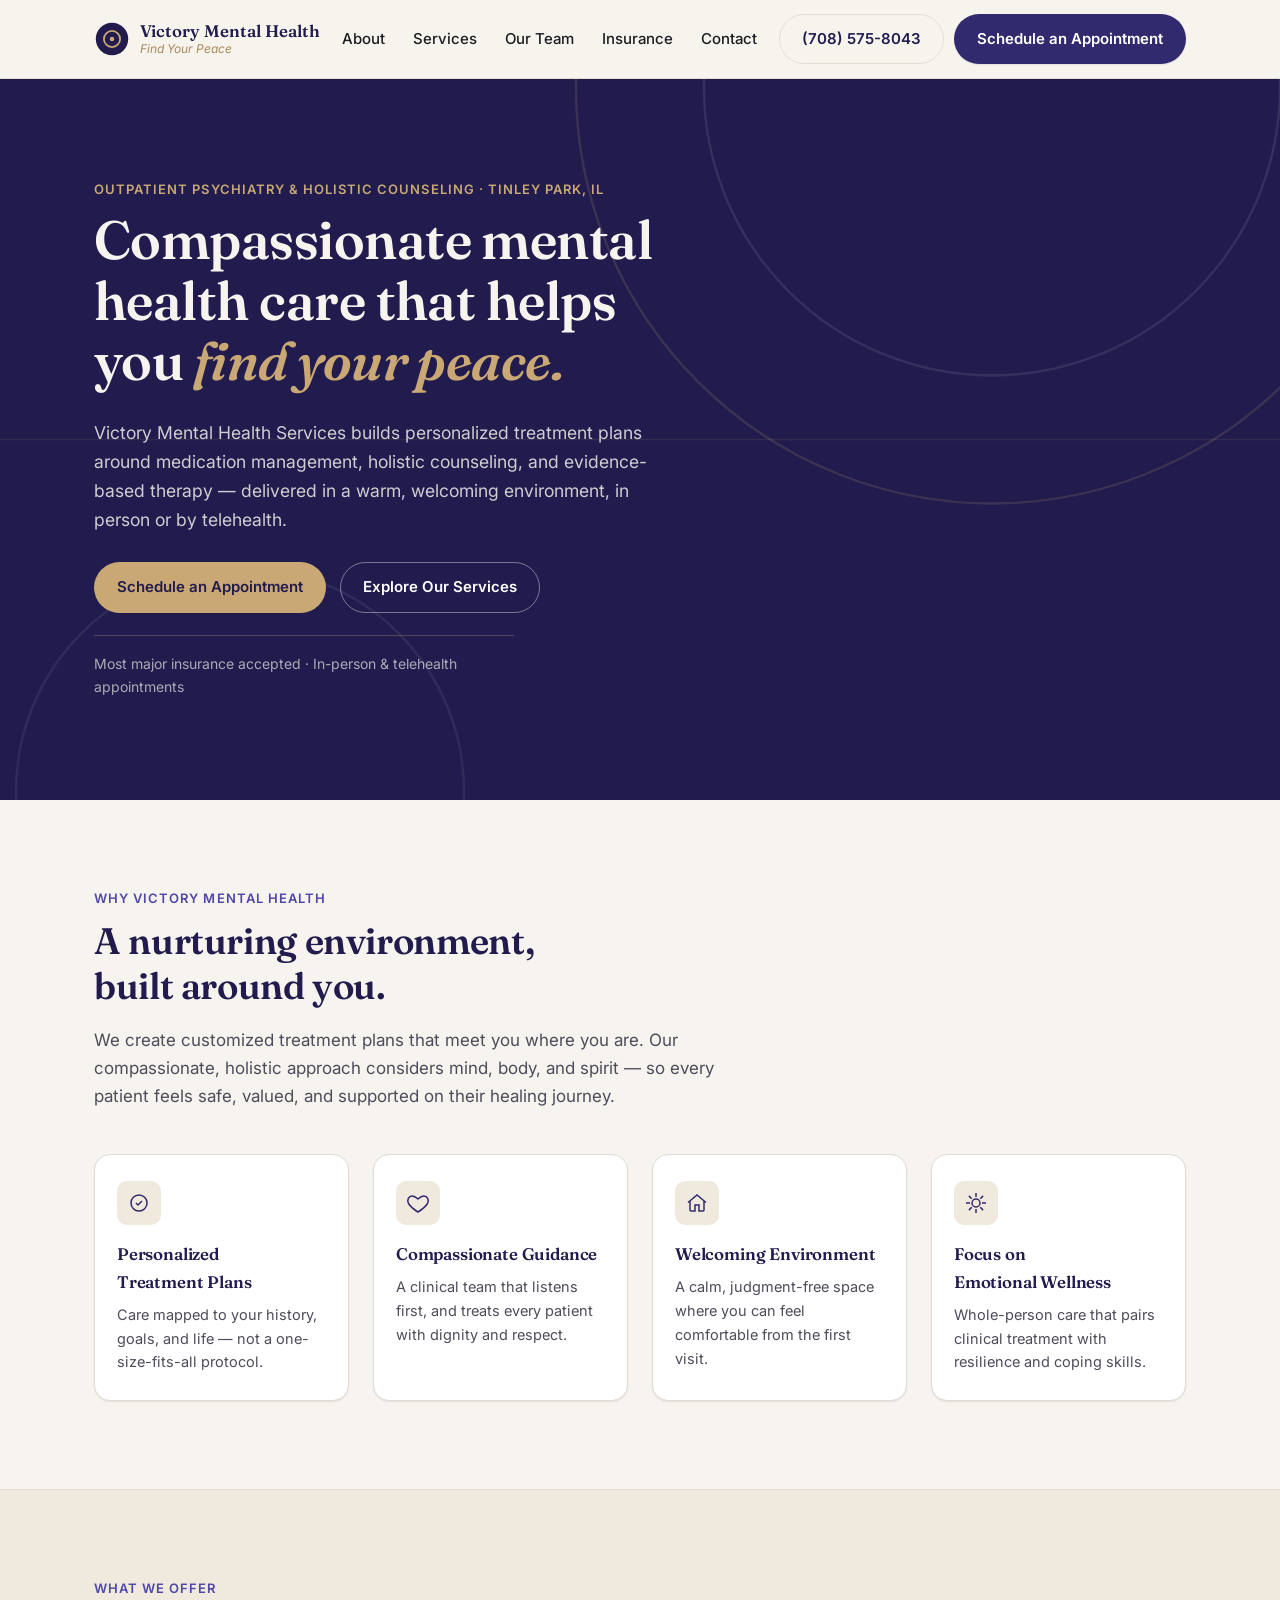
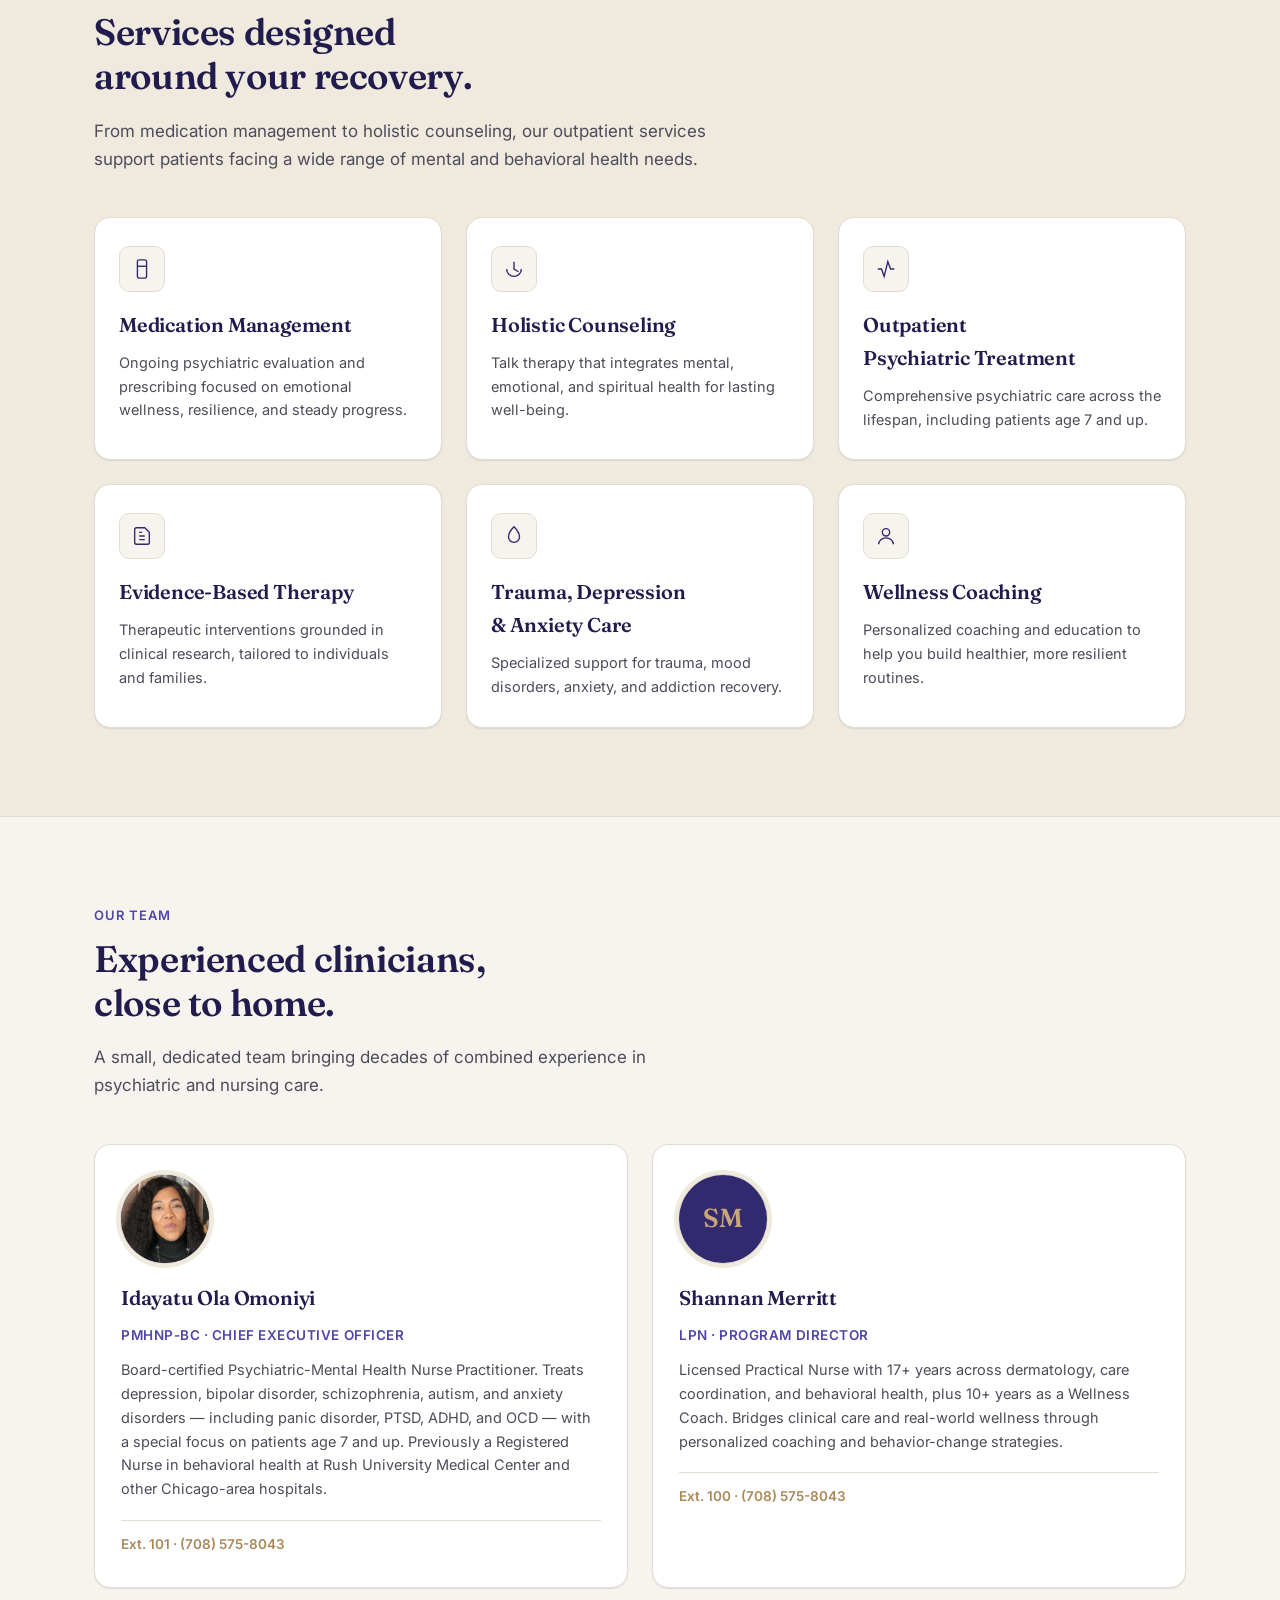
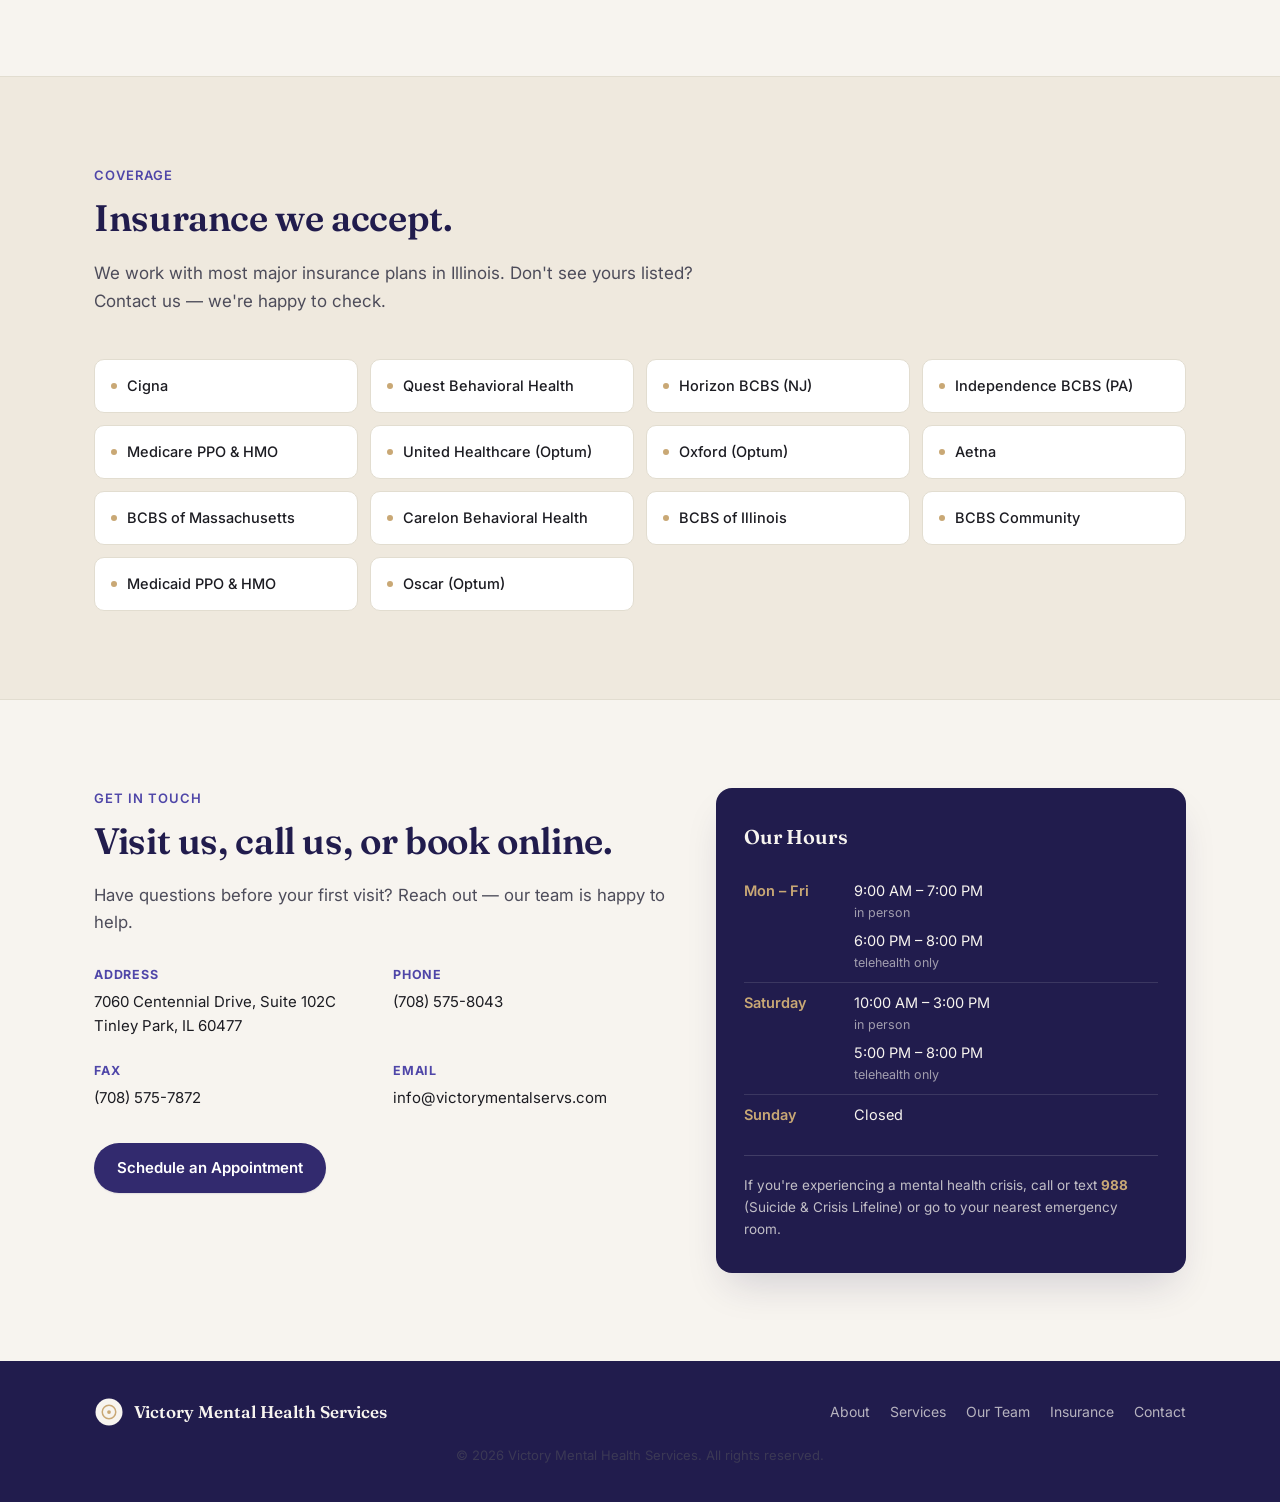
==== commit 334a3150: "Remove Johnny White from the team section - Drop his provider card - Switch the team grid from grid-" ====
--- a/index.html
+++ b/index.html
@@ -6,6 +6,10 @@
 <title>Victory Mental Health Services | Tinley Park, IL</title>
 <meta name="description" content="Victory Mental Health Services provides medication management, holistic counseling, and personalized outpatient psychiatric care in Tinley Park, IL — in person and via telehealth." />
 <meta name="theme-color" content="#211c4d" />
+
+<!-- PREVIEW DEPLOY: keeps this build out of search results so it does not
+     compete with the practice's live site. Delete this line at launch. -->
+<meta name="robots" content="noindex, nofollow" />
 
 <meta property="og:type" content="website" />
 <meta property="og:title" content="Victory Mental Health Services" />
@@ -216,10 +220,10 @@
       <div class="section__head reveal">
         <p class="eyebrow">Our Team</p>
         <h2>Experienced clinicians, close to home.</h2>
-        <p>A small, dedicated team bringing decades of combined experience in psychiatric, clinical social work, and nursing care.</p>
-      </div>
-
-      <div class="grid-3 reveal">
+        <p>A small, dedicated team bringing decades of combined experience in psychiatric and nursing care.</p>
+      </div>
+
+      <div class="grid-2 reveal">
         <article class="provider">
           <div class="provider__avatar" data-initials="IO">
             <img src="img/idayatu-omoniyi.jpg" alt="Idayatu Ola Omoniyi, PMHNP-BC" width="176" height="176" />
@@ -228,15 +232,6 @@
           <p class="provider__role">PMHNP-BC · Chief Executive Officer</p>
           <p>Board-certified Psychiatric-Mental Health Nurse Practitioner. Treats depression, bipolar disorder, schizophrenia, autism, and anxiety disorders — including panic disorder, PTSD, ADHD, and OCD — with a special focus on patients age 7 and up. Previously a Registered Nurse in behavioral health at Rush University Medical Center and other Chicago-area hospitals.</p>
           <a class="provider__ext" href="tel:17085758043,,101">Ext. 101 · (708) 575-8043</a>
-        </article>
-        <article class="provider">
-          <div class="provider__avatar" data-initials="JW">
-            <img src="img/johnny-white.jpg" alt="Johnny White, LCSW" width="176" height="176" />
-          </div>
-          <h3>Johnny White</h3>
-          <p class="provider__role">Licensed Clinical Social Worker</p>
-          <p>Over 35 years of clinical practice providing evidence-based therapy for individuals and families. Specializes in trauma care, depression, anxiety, and addiction, with a career spanning community mental health, corrections, child welfare, and substance-abuse treatment.</p>
-          <a class="provider__ext" href="tel:17085758043,,100">Ext. 100 · (708) 575-8043</a>
         </article>
         <article class="provider">
           <div class="provider__avatar" data-initials="SM">
--- a/css/style.css
+++ b/css/style.css
@@ -275,6 +275,11 @@
 .grid-3 {
   display: grid;
   grid-template-columns: repeat(3, 1fr);
+  gap: 24px;
+}
+.grid-2 {
+  display: grid;
+  grid-template-columns: repeat(2, 1fr);
   gap: 24px;
 }
 
@@ -604,7 +609,7 @@
 
   .header__actions .btn--primary { display: none; }
 
-  .grid-4, .grid-3 { grid-template-columns: 1fr; }
+  .grid-4, .grid-3, .grid-2 { grid-template-columns: 1fr; }
   .contact-list { grid-template-columns: 1fr; }
   .contact__grid { gap: 36px; }
   .section { padding: 64px 0; }
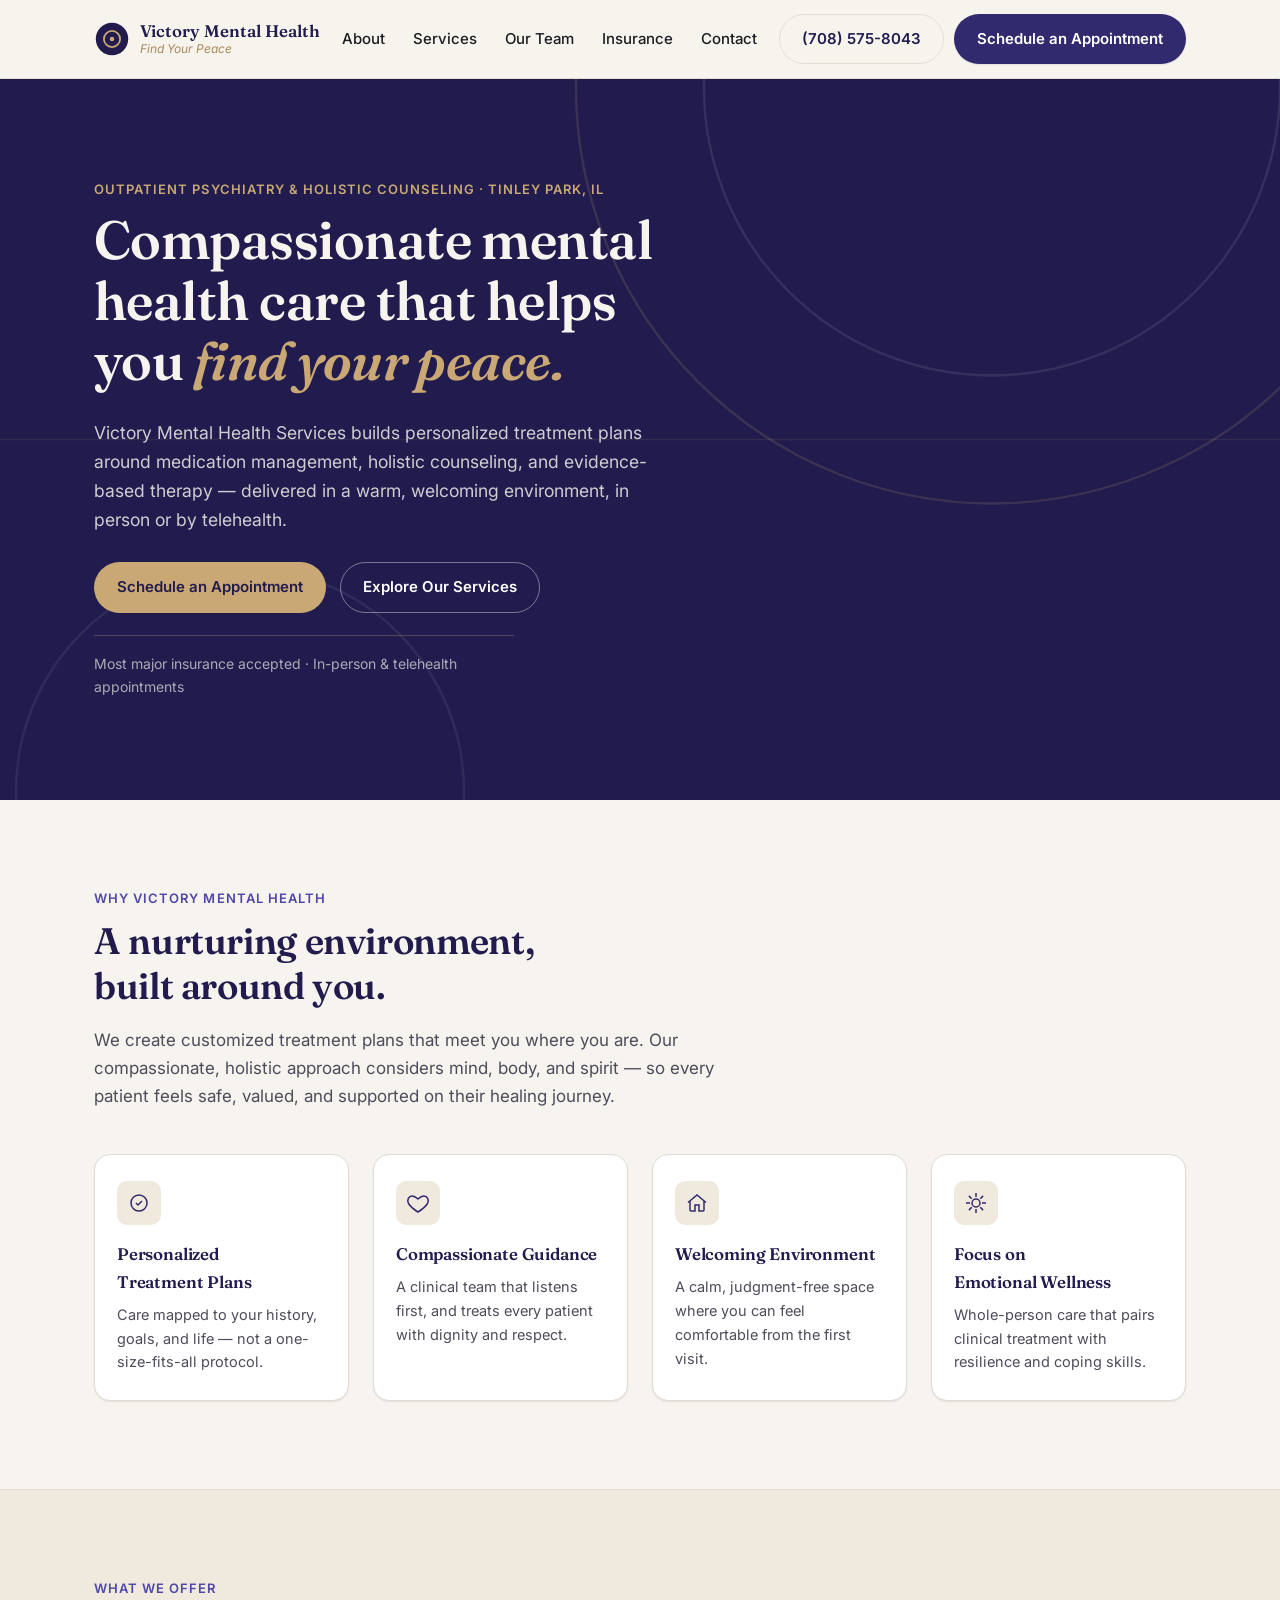
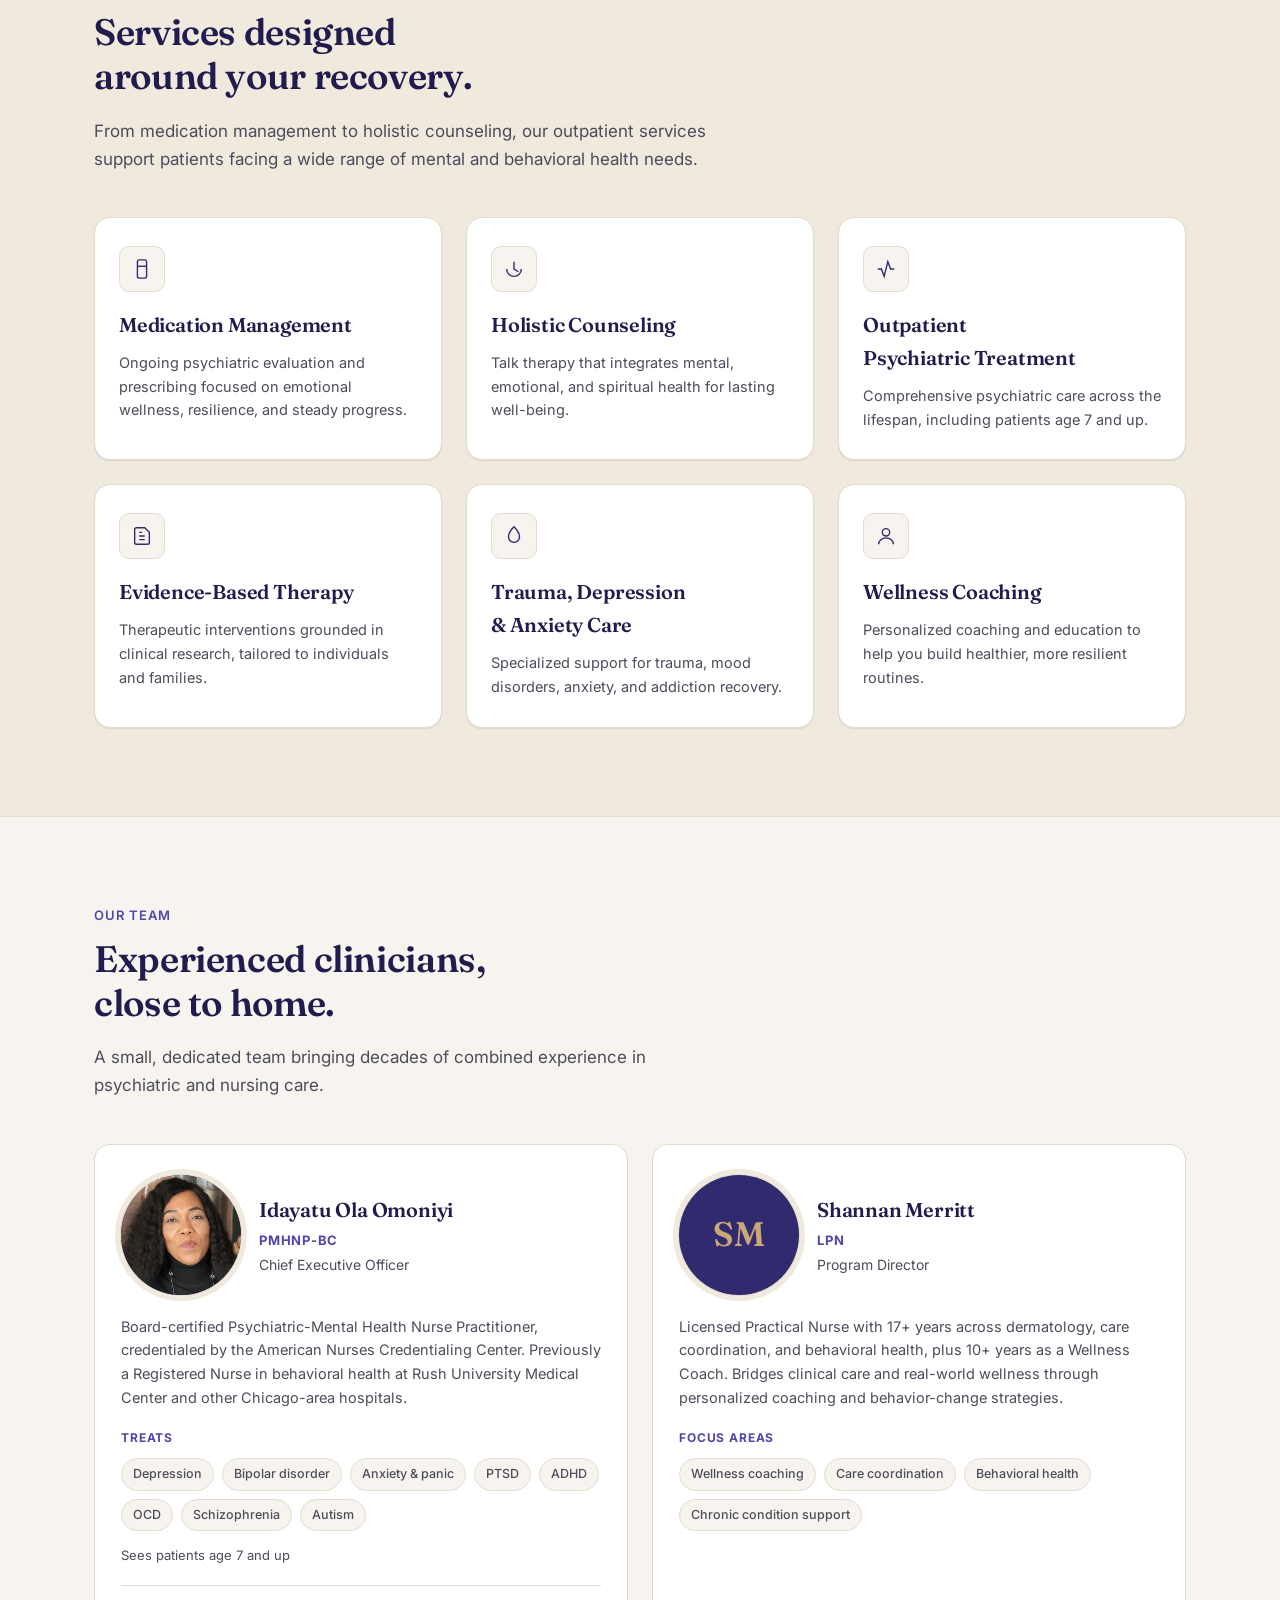
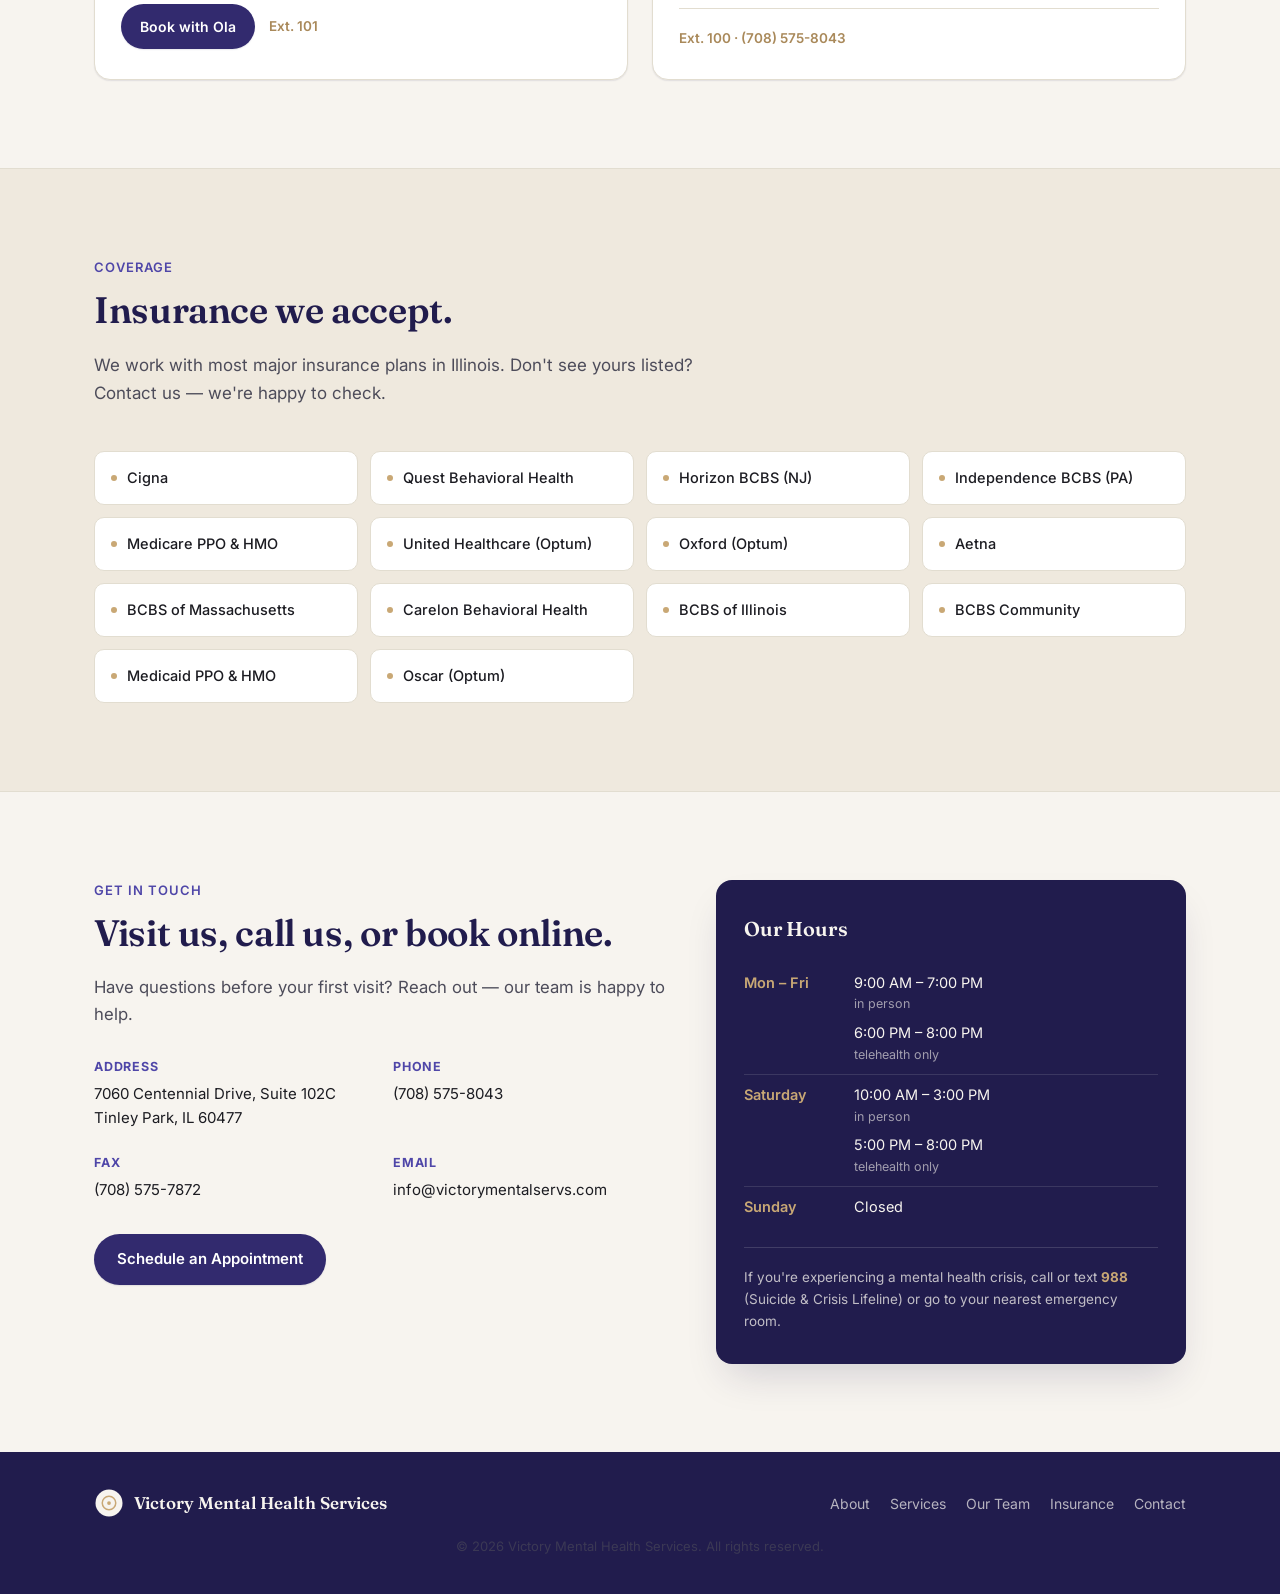
==== commit d4f7a4c0: "Rework provider cards to surface specialties and per-provider booking The photo is the most humanizi" ====
--- a/index.html
+++ b/index.html
@@ -225,22 +225,62 @@
 
       <div class="grid-2 reveal">
         <article class="provider">
-          <div class="provider__avatar" data-initials="IO">
-            <img src="img/idayatu-omoniyi.jpg" alt="Idayatu Ola Omoniyi, PMHNP-BC" width="176" height="176" />
-          </div>
-          <h3>Idayatu Ola Omoniyi</h3>
-          <p class="provider__role">PMHNP-BC · Chief Executive Officer</p>
-          <p>Board-certified Psychiatric-Mental Health Nurse Practitioner. Treats depression, bipolar disorder, schizophrenia, autism, and anxiety disorders — including panic disorder, PTSD, ADHD, and OCD — with a special focus on patients age 7 and up. Previously a Registered Nurse in behavioral health at Rush University Medical Center and other Chicago-area hospitals.</p>
-          <a class="provider__ext" href="tel:17085758043,,101">Ext. 101 · (708) 575-8043</a>
+          <div class="provider__head">
+            <div class="provider__avatar" data-initials="IO">
+              <img src="img/idayatu-omoniyi.jpg" alt="Idayatu Ola Omoniyi, PMHNP-BC" width="240" height="240" />
+            </div>
+            <div class="provider__id">
+              <h3>Idayatu Ola Omoniyi</h3>
+              <p class="provider__role">PMHNP-BC</p>
+              <p class="provider__title">Chief Executive Officer</p>
+            </div>
+          </div>
+
+          <p class="provider__bio">Board-certified Psychiatric-Mental Health Nurse Practitioner, credentialed by the American Nurses Credentialing Center. Previously a Registered Nurse in behavioral health at Rush University Medical Center and other Chicago-area hospitals.</p>
+
+          <p class="provider__label">Treats</p>
+          <ul class="provider__tags">
+            <li>Depression</li>
+            <li>Bipolar disorder</li>
+            <li>Anxiety &amp; panic</li>
+            <li>PTSD</li>
+            <li>ADHD</li>
+            <li>OCD</li>
+            <li>Schizophrenia</li>
+            <li>Autism</li>
+          </ul>
+          <p class="provider__note">Sees patients age 7 and up</p>
+
+          <div class="provider__foot">
+            <a class="btn btn--primary btn--sm" href="https://www.tebra.com/care/provider/idayatu-omoniyi-pmhnp-1174282826" target="_blank" rel="noopener">Book with Ola</a>
+            <a class="provider__ext" href="tel:17085758043,,101">Ext. 101</a>
+          </div>
         </article>
         <article class="provider">
-          <div class="provider__avatar" data-initials="SM">
-            <img src="img/shannan-merritt.jpg" alt="Shannan Merritt, LPN" width="176" height="176" />
-          </div>
-          <h3>Shannan Merritt</h3>
-          <p class="provider__role">LPN · Program Director</p>
-          <p>Licensed Practical Nurse with 17+ years across dermatology, care coordination, and behavioral health, plus 10+ years as a Wellness Coach. Bridges clinical care and real-world wellness through personalized coaching and behavior-change strategies.</p>
-          <a class="provider__ext" href="tel:17085758043,,100">Ext. 100 · (708) 575-8043</a>
+          <div class="provider__head">
+            <div class="provider__avatar" data-initials="SM">
+              <img src="img/shannan-merritt.jpg" alt="Shannan Merritt, LPN" width="240" height="240" />
+            </div>
+            <div class="provider__id">
+              <h3>Shannan Merritt</h3>
+              <p class="provider__role">LPN</p>
+              <p class="provider__title">Program Director</p>
+            </div>
+          </div>
+
+          <p class="provider__bio">Licensed Practical Nurse with 17+ years across dermatology, care coordination, and behavioral health, plus 10+ years as a Wellness Coach. Bridges clinical care and real-world wellness through personalized coaching and behavior-change strategies.</p>
+
+          <p class="provider__label">Focus areas</p>
+          <ul class="provider__tags">
+            <li>Wellness coaching</li>
+            <li>Care coordination</li>
+            <li>Behavioral health</li>
+            <li>Chronic condition support</li>
+          </ul>
+
+          <div class="provider__foot">
+            <a class="provider__ext" href="tel:17085758043,,100">Ext. 100 · (708) 575-8043</a>
+          </div>
         </article>
       </div>
     </div>
--- a/css/style.css
+++ b/css/style.css
@@ -331,21 +331,35 @@
 
 /* Providers (Team) */
 .provider {
+  display: flex;
+  flex-direction: column;
   background: var(--white);
   border: 1px solid var(--line);
   border-radius: var(--radius);
   padding: 30px 26px;
   box-shadow: var(--shadow-sm);
 }
+
+/* Portrait sits beside the name rather than stacked above it, which lets
+   the photo be large enough to read a face at a glance. */
+.provider__head {
+  display: flex;
+  align-items: center;
+  gap: 18px;
+  margin-bottom: 20px;
+}
+.provider__id { min-width: 0; }
+.provider__id h3 { margin-bottom: 4px; }
+
 .provider__avatar {
   position: relative;
-  width: 88px;
-  height: 88px;
+  width: 120px;
+  height: 120px;
   border-radius: 50%;
   overflow: hidden;
   background: var(--indigo-700);
-  margin-bottom: 18px;
-  box-shadow: 0 0 0 1px var(--line), 0 0 0 5px var(--sand);
+  flex-shrink: 0;
+  box-shadow: 0 0 0 1px var(--line), 0 0 0 6px var(--sand);
 }
 
 /* Initials fallback sits underneath the photo; shows through if the image
@@ -359,7 +373,7 @@
   justify-content: center;
   font-family: var(--font-display);
   font-weight: 600;
-  font-size: 26px;
+  font-size: 34px;
   color: var(--gold);
 }
 .provider__avatar img {
@@ -371,24 +385,68 @@
 }
 .provider__avatar.is-fallback img { display: none; }
 .provider__role {
-  font-size: 13.5px;
-  font-weight: 600;
+  font-size: 13px;
+  font-weight: 700;
   color: var(--indigo-600);
   text-transform: uppercase;
-  letter-spacing: 0.04em;
-  margin-bottom: 12px;
-}
-.provider p:not(.provider__role) { font-size: 14.5px; }
+  letter-spacing: 0.06em;
+  margin-bottom: 2px;
+}
+.provider__title {
+  font-size: 14px;
+  color: var(--ink-soft);
+  margin-bottom: 0;
+}
+.provider__bio { font-size: 14.5px; margin-bottom: 18px; }
+
+/* Specialties pulled out of the bio paragraph — these are what patients
+   scan for, and they were buried mid-sentence. */
+.provider__label {
+  font-size: 12px;
+  font-weight: 700;
+  text-transform: uppercase;
+  letter-spacing: 0.07em;
+  color: var(--indigo-600);
+  margin-bottom: 10px;
+}
+.provider__tags {
+  display: flex;
+  flex-wrap: wrap;
+  gap: 8px;
+  list-style: none;
+  padding: 0;
+  margin: 0 0 14px;
+}
+.provider__tags li {
+  font-size: 12.5px;
+  font-weight: 500;
+  color: var(--ink-soft);
+  background: var(--cream);
+  border: 1px solid var(--line);
+  border-radius: 999px;
+  padding: 5px 11px;
+}
+.provider__note {
+  font-size: 13px;
+  color: var(--ink-soft);
+  margin-bottom: 18px;
+}
+
+.provider__foot {
+  display: flex;
+  flex-wrap: wrap;
+  align-items: center;
+  gap: 14px;
+  border-top: 1px solid var(--line);
+  padding-top: 18px;
+  margin-top: auto;
+}
 .provider__ext {
-  display: inline-block;
   font-size: 13.5px;
   font-weight: 600;
   color: var(--gold-dark);
-  border-top: 1px solid var(--line);
-  padding-top: 12px;
-  margin-top: 4px;
-  width: 100%;
-}
+}
+.btn--sm { padding: 10px 18px; font-size: 14px; }
 
 /* Insurance */
 .insurance-list {
@@ -624,6 +682,11 @@
   .card, .pillar, .provider { padding: 24px 20px; }
   .hours-card { padding: 26px 22px; }
 
+  /* Shrink the portrait so the name keeps a usable column beside it */
+  .provider__avatar { width: 96px; height: 96px; }
+  .provider__avatar::before { font-size: 28px; }
+  .provider__head { gap: 16px; }
+
 }
 
 /* Touch targets: tel/mailto, provider extensions, and footer links are the
@@ -640,11 +703,9 @@
   .contact-list dd { font-size: 16px; }
 
   .provider__ext {
-    display: flex;
+    display: inline-flex;
     align-items: center;
     min-height: 44px;
-    padding-top: 8px;
-    margin-top: 12px;
   }
 
   .footer__links { gap: 4px 22px; }
@@ -654,4 +715,6 @@
 @media (max-width: 360px) {
   .brand__name { font-size: 0.95rem; }
   h1 { font-size: 1.95rem; }
-}
+  .provider__avatar { width: 80px; height: 80px; }
+  .provider__avatar::before { font-size: 24px; }
+}
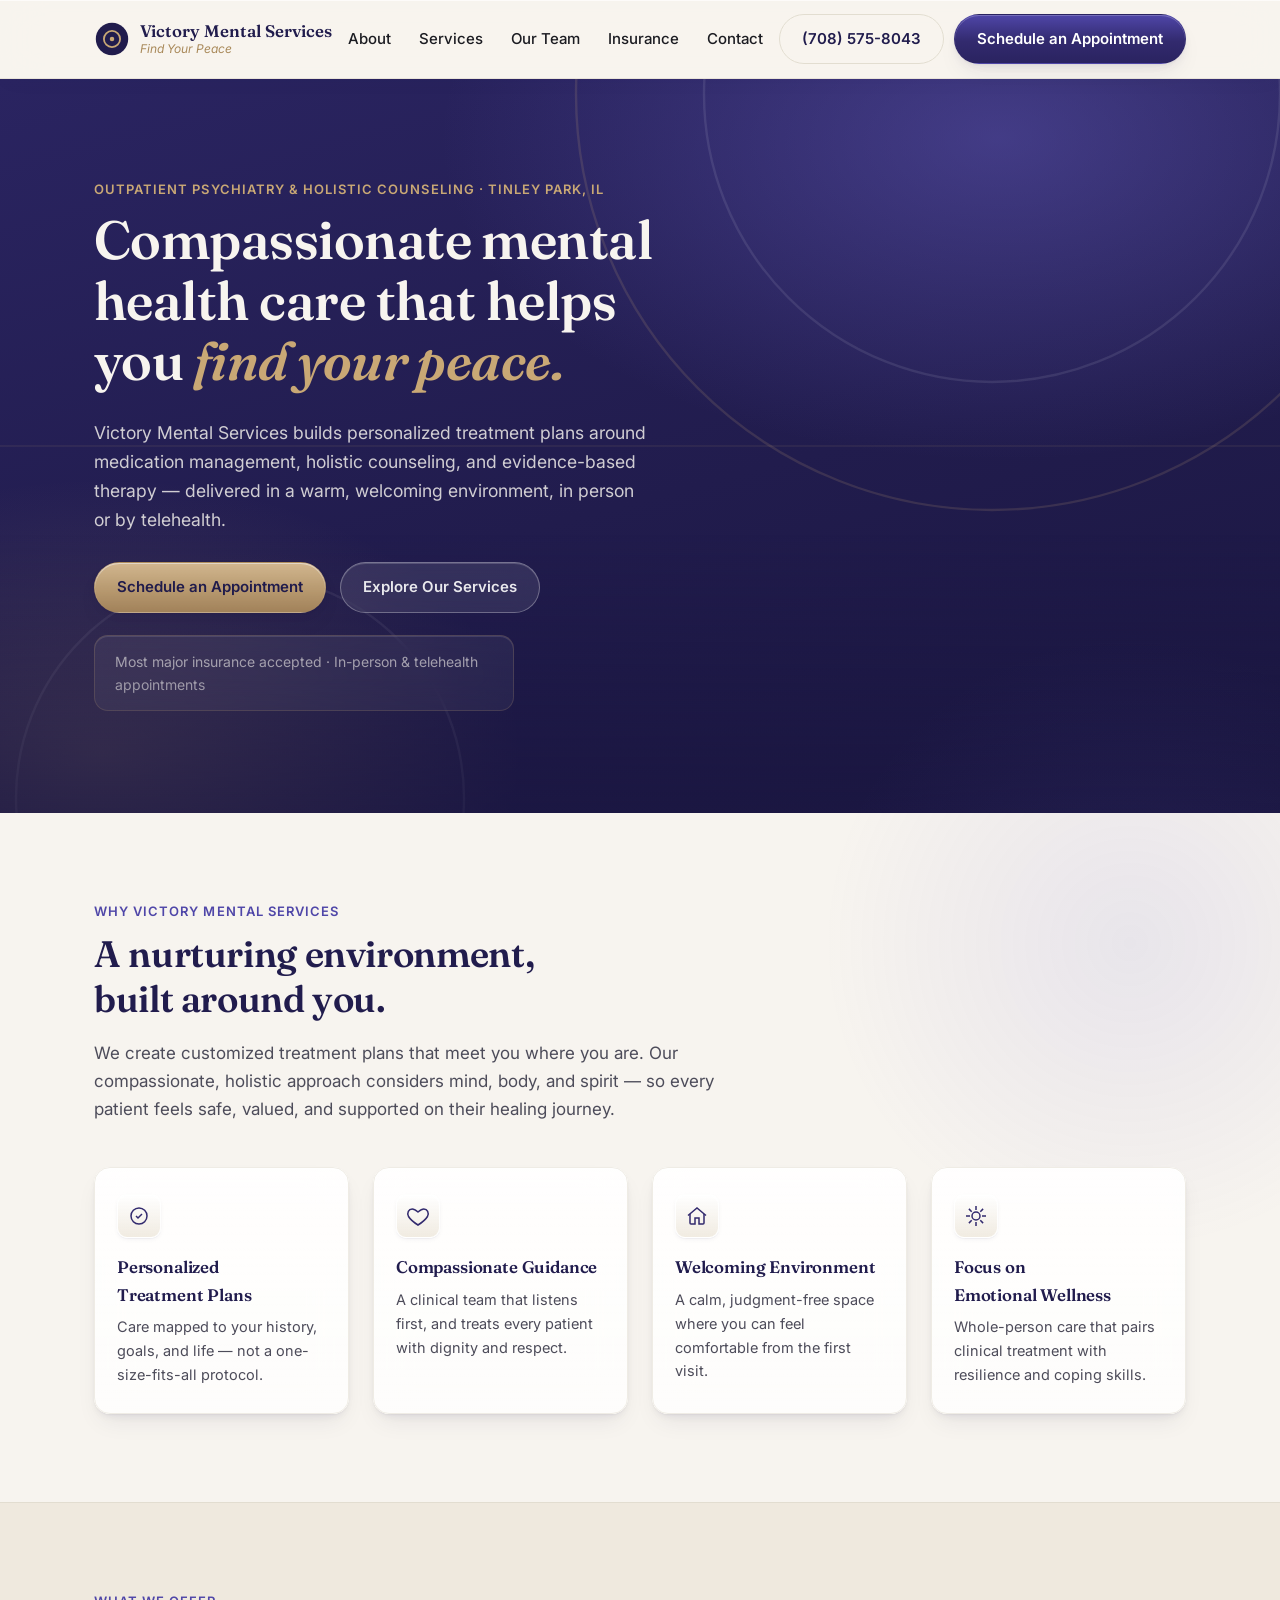
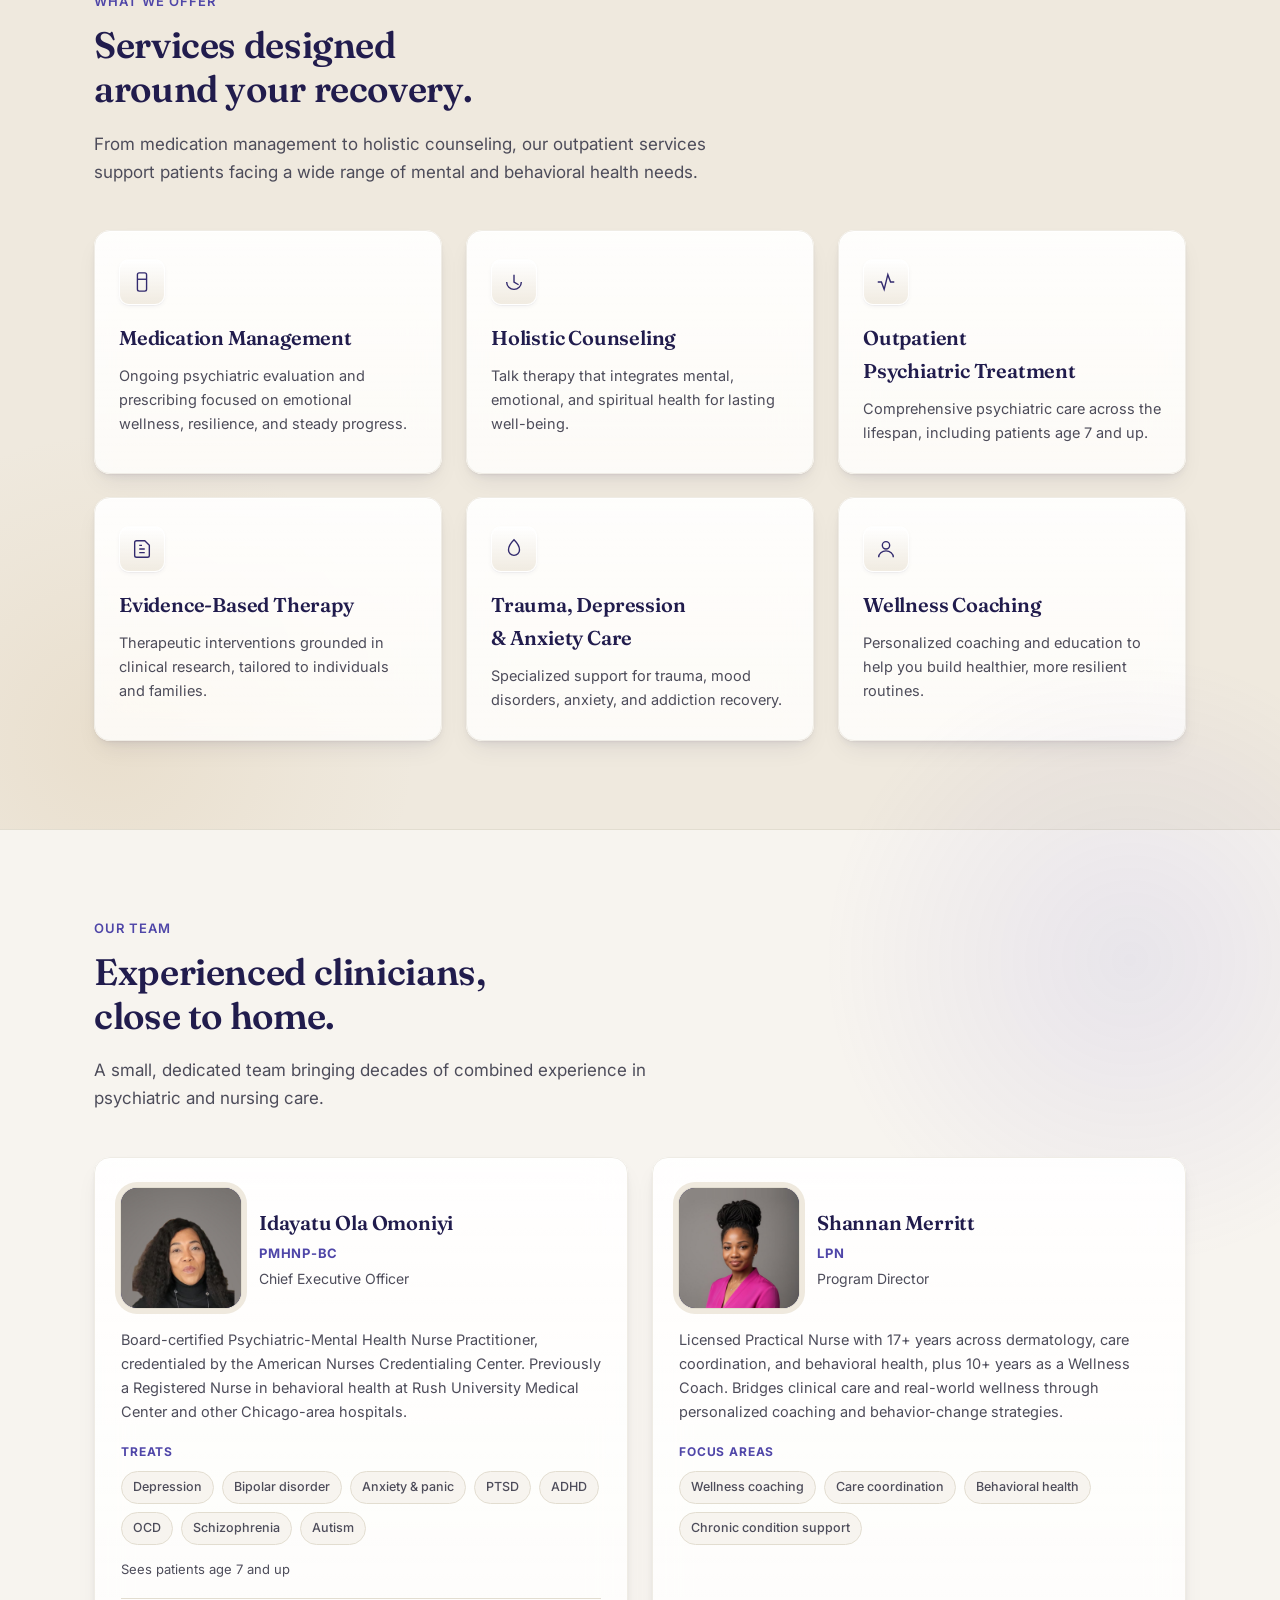
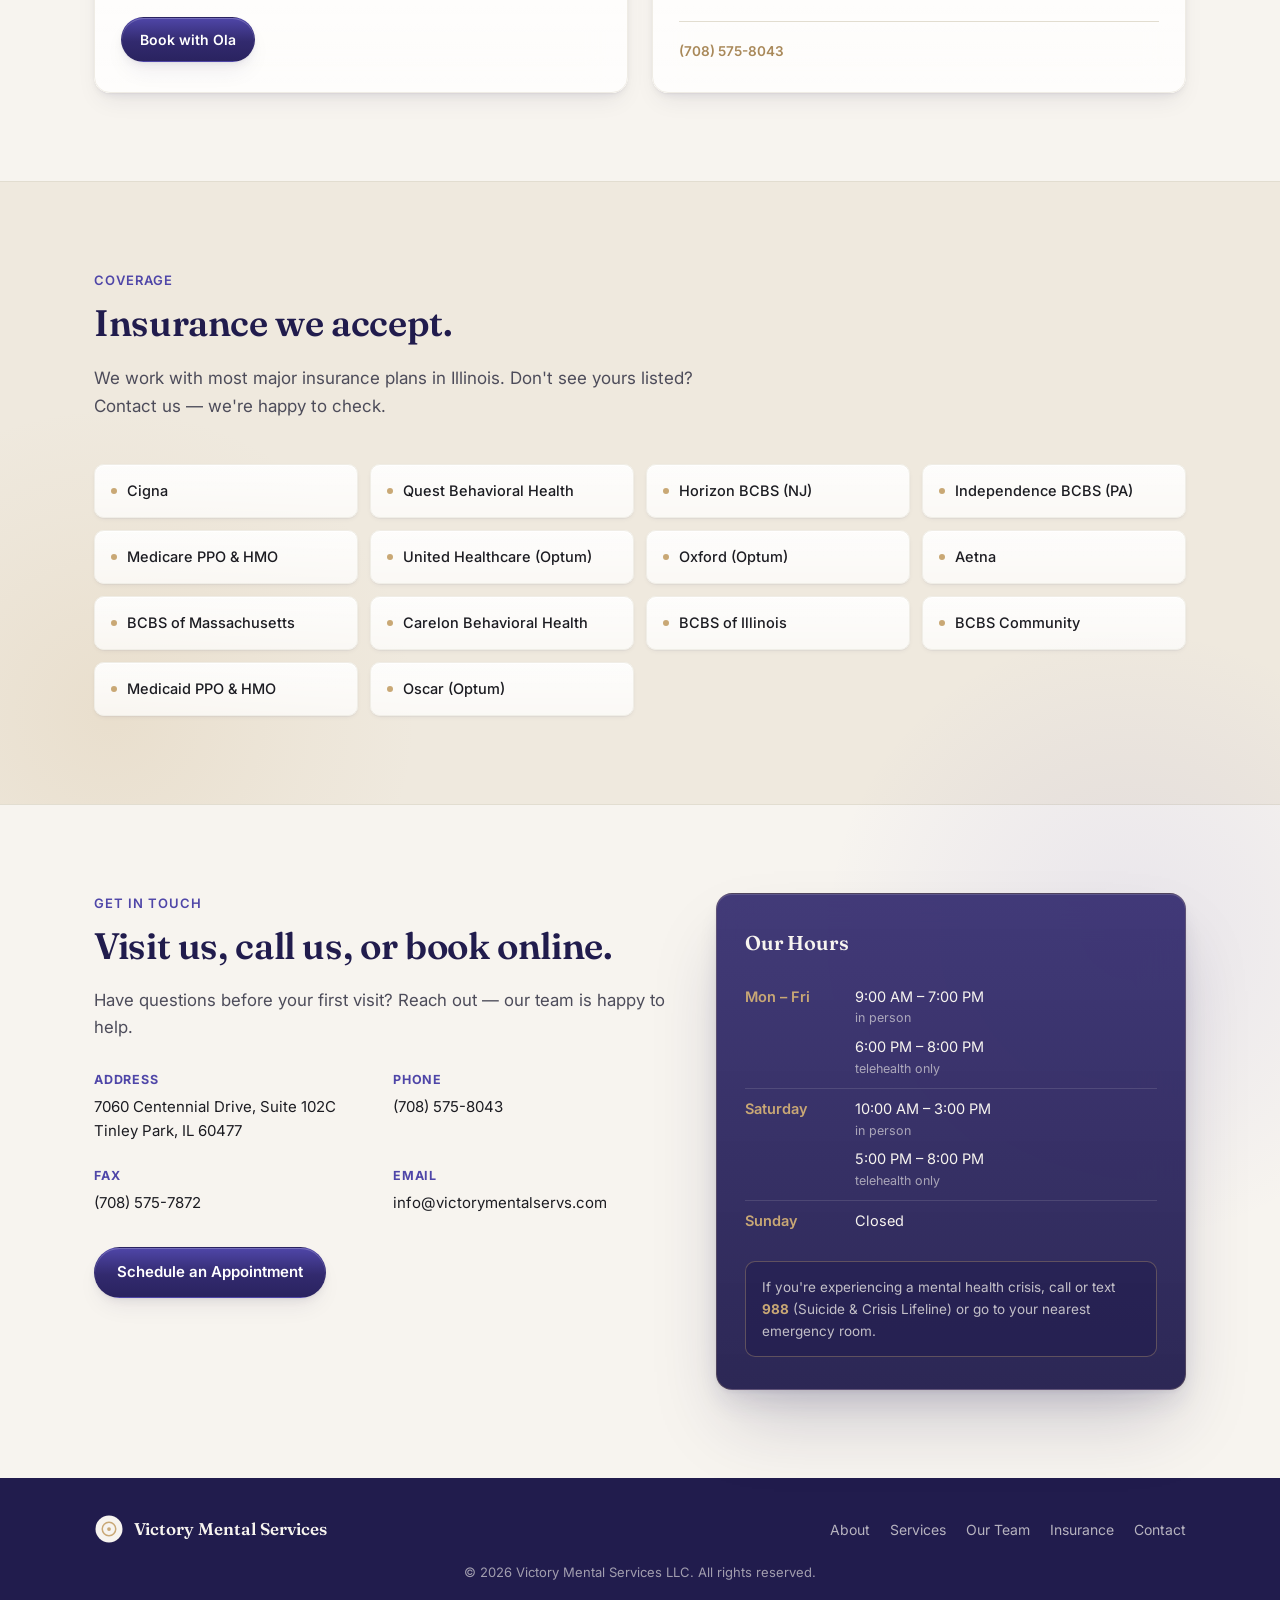
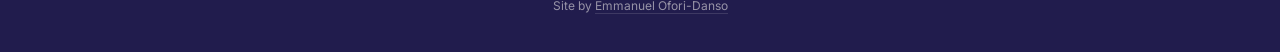
==== commit 05b09c1f: "Rebrand to Victory Mental Services and rework the visual layer The practice is Victory Mental Servic" ====
--- a/index.html
+++ b/index.html
@@ -3,18 +3,31 @@
 <head>
 <meta charset="UTF-8" />
 <meta name="viewport" content="width=device-width, initial-scale=1" />
-<title>Victory Mental Health Services | Tinley Park, IL</title>
-<meta name="description" content="Victory Mental Health Services provides medication management, holistic counseling, and personalized outpatient psychiatric care in Tinley Park, IL — in person and via telehealth." />
+<title>Victory Mental Services | Tinley Park, IL</title>
+<meta name="description" content="Victory Mental Services provides medication management, holistic counseling, and personalized outpatient psychiatric care in Tinley Park, IL — in person and via telehealth." />
 <meta name="theme-color" content="#211c4d" />
 
 <!-- PREVIEW DEPLOY: keeps this build out of search results so it does not
      compete with the practice's live site. Delete this line at launch. -->
 <meta name="robots" content="noindex, nofollow" />
 
+<link rel="canonical" href="https://www.victorymentalservices.com/" />
+
 <meta property="og:type" content="website" />
-<meta property="og:title" content="Victory Mental Health Services" />
+<meta property="og:title" content="Victory Mental Services" />
 <meta property="og:description" content="Compassionate, personalized mental health care in Tinley Park, IL. Medication management, holistic counseling, and outpatient psychiatric treatment — in person and telehealth." />
-<meta property="og:site_name" content="Victory Mental Health Services" />
+<meta property="og:site_name" content="Victory Mental Services" />
+<meta property="og:url" content="https://www.victorymentalservices.com/" />
+<!-- Absolute URLs are required: scrapers do not resolve relative paths. -->
+<meta property="og:image" content="https://www.victorymentalservices.com/og.png" />
+<meta property="og:image:width" content="1200" />
+<meta property="og:image:height" content="630" />
+<meta property="og:image:alt" content="Victory Mental Services — compassionate psychiatric care in Tinley Park, IL." />
+
+<meta name="twitter:card" content="summary_large_image" />
+<meta name="twitter:title" content="Victory Mental Services" />
+<meta name="twitter:description" content="Compassionate, personalized mental health care in Tinley Park, IL. Medication management, holistic counseling, and outpatient psychiatric treatment — in person and telehealth." />
+<meta name="twitter:image" content="https://www.victorymentalservices.com/og.png" />
 
 <link rel="icon" href="data:image/svg+xml,%3Csvg xmlns='http://www.w3.org/2000/svg' viewBox='0 0 100 100'%3E%3Ccircle cx='50' cy='50' r='46' fill='%23211c4d'/%3E%3Ccircle cx='50' cy='50' r='22' fill='none' stroke='%23c9a875' stroke-width='3'/%3E%3C/svg%3E" />
 
@@ -28,9 +41,10 @@
 {
   "@context": "https://schema.org",
   "@type": "MedicalBusiness",
-  "name": "Victory Mental Health Services",
+  "name": "Victory Mental Services",
+  "legalName": "Victory Mental Services LLC",
   "description": "Outpatient psychiatric care, medication management, and holistic counseling in Tinley Park, IL, offered in person and via telehealth.",
-  "url": "https://www.victorymentalservs.com/",
+  "url": "https://www.victorymentalservices.com/",
   "telephone": "+1-708-575-8043",
   "email": "info@victorymentalservs.com",
   "address": {
@@ -63,7 +77,7 @@
         </svg>
       </span>
       <span class="brand__text">
-        <span class="brand__name">Victory Mental Health</span>
+        <span class="brand__name">Victory Mental Services</span>
         <span class="brand__tag">Find Your Peace</span>
       </span>
     </a>
@@ -78,7 +92,7 @@
     </nav>
 
     <div class="header__actions">
-      <a class="btn btn--ghost header__call" href="tel:17085758043" aria-label="Call Victory Mental Health at (708) 575-8043">
+      <a class="btn btn--ghost header__call" href="tel:17085758043" aria-label="Call Victory Mental Services at (708) 575-8043">
         <svg class="header__call-icon" viewBox="0 0 24 24" width="18" height="18" fill="none" stroke="currentColor" stroke-width="1.6" aria-hidden="true"><path d="M22 16.9v3a2 2 0 0 1-2.2 2 19.8 19.8 0 0 1-8.6-3.1 19.5 19.5 0 0 1-6-6A19.8 19.8 0 0 1 2.1 4.2 2 2 0 0 1 4.1 2h3a2 2 0 0 1 2 1.7c.1 1 .4 1.9.7 2.8a2 2 0 0 1-.4 2.1L8.1 9.9a16 16 0 0 0 6 6l1.3-1.3a2 2 0 0 1 2.1-.4c.9.3 1.8.6 2.8.7a2 2 0 0 1 1.7 2Z"/></svg>
         <span class="header__call-text">(708) 575-8043</span>
       </a>
@@ -106,7 +120,7 @@
       <div class="hero__copy reveal">
         <p class="eyebrow eyebrow--light">Outpatient Psychiatry &amp; Holistic Counseling · Tinley Park, IL</p>
         <h1>Compassionate mental health care that helps you <em>find your peace.</em></h1>
-        <p class="hero__lede">Victory Mental Health Services builds personalized treatment plans around medication management, holistic counseling, and evidence-based therapy — delivered in a warm, welcoming environment, in person or by telehealth.</p>
+        <p class="hero__lede">Victory Mental Services builds personalized treatment plans around medication management, holistic counseling, and evidence-based therapy — delivered in a warm, welcoming environment, in person or by telehealth.</p>
         <div class="hero__cta">
           <a class="btn btn--gold" href="https://www.tebra.com/care/provider/idayatu-omoniyi-pmhnp-1174282826" target="_blank" rel="noopener">Schedule an Appointment</a>
           <a class="btn btn--light-ghost" href="#services">Explore Our Services</a>
@@ -120,7 +134,7 @@
   <section class="section" id="about">
     <div class="container">
       <div class="section__head reveal">
-        <p class="eyebrow">Why Victory Mental Health</p>
+        <p class="eyebrow">Why Victory Mental Services</p>
         <h2>A nurturing environment, built around you.</h2>
         <p>We create customized treatment plans that meet you where you are. Our compassionate, holistic approach considers mind, body, and spirit — so every patient feels safe, valued, and supported on their healing journey.</p>
       </div>
@@ -253,7 +267,6 @@
 
           <div class="provider__foot">
             <a class="btn btn--primary btn--sm" href="https://www.tebra.com/care/provider/idayatu-omoniyi-pmhnp-1174282826" target="_blank" rel="noopener">Book with Ola</a>
-            <a class="provider__ext" href="tel:17085758043,,101">Ext. 101</a>
           </div>
         </article>
         <article class="provider">
@@ -279,7 +292,7 @@
           </ul>
 
           <div class="provider__foot">
-            <a class="provider__ext" href="tel:17085758043,,100">Ext. 100 · (708) 575-8043</a>
+            <a class="provider__ext" href="tel:17085758043">(708) 575-8043</a>
           </div>
         </article>
       </div>
@@ -316,7 +329,7 @@
   <!-- CONTACT -->
   <section class="section" id="contact">
     <div class="container contact__grid reveal">
-      <div>
+      <div class="contact__intro">
         <p class="eyebrow">Get In Touch</p>
         <h2>Visit us, call us, or book online.</h2>
         <p class="contact__lede">Have questions before your first visit? Reach out — our team is happy to help.</p>
@@ -384,7 +397,7 @@
           <circle cx="20" cy="20" r="2.5" fill="#c9a875"/>
         </svg>
       </span>
-      <span>Victory Mental Health Services</span>
+      <span>Victory Mental Services</span>
     </div>
     <nav class="footer__links" aria-label="Footer">
       <a href="#about">About</a>
@@ -393,7 +406,8 @@
       <a href="#insurance">Insurance</a>
       <a href="#contact">Contact</a>
     </nav>
-    <p class="footer__copy">&copy; <span id="year"></span> Victory Mental Health Services. All rights reserved.</p>
+    <p class="footer__copy">&copy; <span id="year"></span> Victory Mental Services LLC. All rights reserved.</p>
+    <p class="footer__credit">Site by <a href="mailto:care@emmanuswellness.com">Emmanuel Ofori-Danso</a></p>
   </div>
 </footer>
 
--- a/css/style.css
+++ b/css/style.css
@@ -1,5 +1,5 @@
 /* ==========================================================================
-   Victory Mental Health Services — Design tokens & base
+   Victory Mental Services — Design tokens & base
    ========================================================================== */
 :root {
   --indigo-900: #211c4d;
@@ -355,7 +355,7 @@
   position: relative;
   width: 120px;
   height: 120px;
-  border-radius: 50%;
+  border-radius: var(--radius);
   overflow: hidden;
   background: var(--indigo-700);
   flex-shrink: 0;
@@ -563,7 +563,14 @@
 }
 .footer__links { display: flex; gap: 20px; flex-wrap: wrap; font-size: 14px; }
 .footer__links a:hover { color: var(--gold); }
-.footer__copy { font-size: 13px; margin: 0; width: 100%; text-align: center; opacity: 0.6; }
+/* Explicit colour: the global `p { color: var(--ink-soft) }` rule beats the
+   footer's inherited cream, leaving both lines dark-on-dark and unreadable. */
+.footer__copy { font-size: 13px; margin: 0; width: 100%; text-align: center; color: var(--cream); opacity: 0.6; }
+/* 0.55 is the floor here: at 12px this needs 4.5:1 against --indigo-900,
+   and 0.45 measured 3.98:1. Keeps it quieter than the copyright above. */
+.footer__credit { font-size: 12px; margin: -6px 0 0; width: 100%; text-align: center; color: var(--cream); opacity: 0.55; }
+.footer__credit a { border-bottom: 1px solid rgba(247,244,239,0.25); }
+.footer__credit a:hover { color: var(--gold); border-bottom-color: var(--gold); }
 
 /* Back to top */
 .back-to-top {
@@ -670,6 +677,17 @@
   .grid-4, .grid-3, .grid-2 { grid-template-columns: 1fr; }
   .contact-list { grid-template-columns: 1fr; }
   .contact__grid { gap: 36px; }
+
+  /* Stacked into one column, a left-aligned block of four short labels reads
+     as ragged. Centre the intro column only — the hours table beside it keeps
+     its alignment, since centring tabular rows would break the day/time pairing. */
+  .contact__intro { text-align: center; }
+  .contact-list { justify-items: center; }
+
+  /* Phone and Email are links and carry the 44px tap-target minimum; Address
+     and Fax are plain text. Stacked and centred, that made every other row sit
+     lower than its label. Give all four the same box so the rhythm is even. */
+  .contact-list dd { display: grid; place-items: center; min-height: 44px; }
   .section { padding: 64px 0; }
   .section__head { margin-bottom: 32px; }
   .hero { padding: 56px 0 52px; }
@@ -718,3 +736,267 @@
   .provider__avatar { width: 80px; height: 80px; }
   .provider__avatar::before { font-size: 24px; }
 }
+
+/* ==========================================================================
+   Material layer — depth, glass, and pointer-tracked 3D
+   --------------------------------------------------------------------------
+   Appended as one block so the original flat design stays intact underneath:
+   delete from here to the end of the file to revert completely.
+
+   Two rules govern everything below, because this is a clinical site:
+   1. Text never sits on a surface below ~72% opacity. Blur is decoration;
+      legibility of the crisis line and contact details is not negotiable.
+   2. Every transform is gated behind prefers-reduced-motion AND pointer:fine.
+   ========================================================================== */
+:root {
+  /* Layered shadows. A single large blur reads as fog; stacking a tight
+     contact shadow under a wide ambient one is what makes an edge feel lifted. */
+  --shadow-1: 0 1px 1px rgba(33,28,77,0.04), 0 2px 4px rgba(33,28,77,0.04);
+  --shadow-2: 0 1px 2px rgba(33,28,77,0.05), 0 4px 10px -2px rgba(33,28,77,0.07),
+              0 12px 24px -6px rgba(33,28,77,0.08);
+  --shadow-3: 0 1px 2px rgba(33,28,77,0.06), 0 8px 18px -4px rgba(33,28,77,0.10),
+              0 24px 48px -12px rgba(33,28,77,0.16);
+  --shadow-4: 0 2px 4px rgba(33,28,77,0.06), 0 14px 28px -6px rgba(33,28,77,0.13),
+              0 40px 72px -16px rgba(33,28,77,0.22);
+
+  /* The 1px inner highlight along a surface's top edge — the single detail
+     that most reads as "physical material" rather than "coloured rectangle". */
+  --specular: inset 0 1px 0 rgba(255,255,255,0.85);
+  --specular-dark: inset 0 1px 0 rgba(255,255,255,0.14);
+
+  --glass-light: rgba(255,255,255,0.74);
+  --glass-tint: rgba(255,255,255,0.58);
+  --glass-dark: rgba(33,28,77,0.62);
+  --blur: saturate(180%) blur(20px);
+
+  --ease-out: cubic-bezier(0.22, 1, 0.36, 1);
+  --ease-spring: cubic-bezier(0.34, 1.56, 0.64, 1);
+}
+
+/* ---- Ambient depth ------------------------------------------------------
+   Glass needs something behind it or it just looks like flat translucency.
+   These soft colour fields give the blur something to pick up. Pseudo-elements
+   only — no markup changes. */
+.section { position: relative; isolation: isolate; }
+.section::before {
+  content: "";
+  position: absolute;
+  z-index: -1;
+  width: 620px;
+  height: 620px;
+  border-radius: 50%;
+  top: -180px;
+  right: -160px;
+  background: radial-gradient(circle, rgba(108,99,201,0.10) 0%, rgba(108,99,201,0.04) 45%, transparent 70%);
+  pointer-events: none;
+}
+.section--tint::before {
+  background: radial-gradient(circle, rgba(201,168,117,0.16) 0%, rgba(201,168,117,0.05) 45%, transparent 70%);
+  left: -200px;
+  right: auto;
+  top: auto;
+  bottom: -220px;
+}
+.section--tint { overflow: hidden; }
+
+/* ---- Header: liquid glass ---------------------------------------------- */
+.site-header {
+  background: rgba(247,244,239,0.72);
+  -webkit-backdrop-filter: var(--blur);
+  backdrop-filter: var(--blur);
+  border-bottom: 1px solid rgba(226,221,208,0.7);
+  box-shadow: 0 1px 0 rgba(255,255,255,0.6) inset, 0 4px 20px -8px rgba(33,28,77,0.10);
+}
+
+/* ---- Surfaces ----------------------------------------------------------- */
+.pillar,
+.card,
+.provider {
+  position: relative;
+  background: linear-gradient(180deg, rgba(255,255,255,0.92) 0%, rgba(255,255,255,0.80) 100%);
+  border: 1px solid rgba(255,255,255,0.9);
+  outline: 1px solid rgba(226,221,208,0.55);
+  outline-offset: -1px;
+  box-shadow: var(--shadow-2), var(--specular);
+  transform-style: preserve-3d;
+  will-change: auto;
+}
+
+/* Blur is the expensive part, so it only runs where there is both something
+   behind it and the headroom to composite it: pointer-fine, wider viewports. */
+@media (min-width: 860px) and (pointer: fine) {
+  .pillar, .card, .provider {
+    -webkit-backdrop-filter: var(--blur);
+    backdrop-filter: var(--blur);
+  }
+}
+
+.card__icon,
+.pillar__icon {
+  background: linear-gradient(180deg, rgba(255,255,255,0.95), rgba(239,233,222,0.9));
+  border: 1px solid rgba(255,255,255,0.9);
+  box-shadow: var(--shadow-1), inset 0 1px 0 rgba(255,255,255,0.9);
+  transition: transform 0.4s var(--ease-spring), box-shadow 0.4s var(--ease-out);
+}
+
+/* ---- Pointer-tracked 3D -------------------------------------------------
+   --rx/--ry are written by main.js on pointermove; they stay 0 everywhere the
+   script does not run, so this degrades to a plain lift. */
+@media (prefers-reduced-motion: no-preference) and (pointer: fine) {
+  .pillar, .card, .provider {
+    transition: transform 0.45s var(--ease-out), box-shadow 0.45s var(--ease-out);
+    transform:
+      perspective(1000px)
+      rotateX(var(--rx, 0deg))
+      rotateY(var(--ry, 0deg))
+      translate3d(0, var(--lift, 0px), 0);
+  }
+  .card:hover, .pillar:hover, .provider:hover {
+    --lift: -6px;
+    box-shadow: var(--shadow-4), var(--specular);
+    transition-duration: 0.18s;
+  }
+  .card:hover .card__icon,
+  .pillar:hover .pillar__icon {
+    transform: translate3d(0, -2px, 40px);
+    box-shadow: var(--shadow-2), inset 0 1px 0 rgba(255,255,255,0.9);
+  }
+
+  /* Specular sweep that follows the cursor across the surface. */
+  .card::after, .pillar::after, .provider::after {
+    content: "";
+    position: absolute;
+    inset: 0;
+    border-radius: inherit;
+    pointer-events: none;
+    opacity: 0;
+    transition: opacity 0.4s var(--ease-out);
+    background: radial-gradient(
+      380px circle at var(--mx, 50%) var(--my, 50%),
+      rgba(255,255,255,0.55) 0%,
+      rgba(201,168,117,0.10) 35%,
+      transparent 65%
+    );
+  }
+  .card:hover::after, .pillar:hover::after, .provider:hover::after { opacity: 1; }
+}
+
+/* ---- Buttons: dimensional, not flat ------------------------------------- */
+.btn { position: relative; overflow: hidden; }
+.btn--primary {
+  background: linear-gradient(180deg, var(--indigo-600) 0%, var(--indigo-700) 55%, #2a2360 100%);
+  box-shadow: var(--shadow-2), inset 0 1px 0 rgba(255,255,255,0.22);
+}
+.btn--primary:hover {
+  background: linear-gradient(180deg, var(--indigo-700) 0%, var(--indigo-900) 100%);
+  box-shadow: var(--shadow-3), inset 0 1px 0 rgba(255,255,255,0.28);
+  transform: translateY(-2px);
+}
+.btn--gold {
+  background: linear-gradient(180deg, #dcc094 0%, var(--gold) 55%, #b8945f 100%);
+  box-shadow: var(--shadow-2), inset 0 1px 0 rgba(255,255,255,0.55);
+}
+.btn--gold:hover {
+  background: linear-gradient(180deg, #e6cda6 0%, #cfae7c 100%);
+  box-shadow: var(--shadow-3), inset 0 1px 0 rgba(255,255,255,0.6);
+}
+.btn--light-ghost {
+  background: rgba(255,255,255,0.10);
+  -webkit-backdrop-filter: blur(12px);
+  backdrop-filter: blur(12px);
+  border-color: rgba(255,255,255,0.35);
+  box-shadow: inset 0 1px 0 rgba(255,255,255,0.18);
+}
+.btn--light-ghost:hover { background: rgba(255,255,255,0.20); }
+.btn:active { transform: translateY(1px) scale(0.985); }
+
+/* ---- Hero: depth behind the type ---------------------------------------- */
+.hero {
+  background:
+    radial-gradient(900px 520px at 78% 8%, rgba(108,99,201,0.42) 0%, transparent 62%),
+    radial-gradient(700px 460px at 8% 92%, rgba(201,168,117,0.20) 0%, transparent 60%),
+    linear-gradient(165deg, #2a2461 0%, var(--indigo-900) 55%, #1a1640 100%);
+}
+.hero::after {
+  content: "";
+  position: absolute;
+  inset: 0;
+  pointer-events: none;
+  background: linear-gradient(180deg, transparent 62%, rgba(26,22,64,0.5) 100%);
+}
+.hero__trust {
+  display: inline-block;
+  background: rgba(255,255,255,0.07);
+  -webkit-backdrop-filter: blur(14px);
+  backdrop-filter: blur(14px);
+  border: 1px solid rgba(201,168,117,0.28);
+  border-radius: 14px;
+  padding: 14px 20px;
+  color: rgba(247,244,239,0.78);
+  box-shadow: var(--specular-dark);
+}
+
+/* ---- Hours card: glass over indigo, contrast preserved ------------------- */
+.hours-card {
+  background:
+    linear-gradient(180deg, rgba(50,42,110,0.92) 0%, rgba(33,28,77,0.95) 100%);
+  -webkit-backdrop-filter: var(--blur);
+  backdrop-filter: var(--blur);
+  border: 1px solid rgba(201,168,117,0.22);
+  box-shadow: var(--shadow-4), var(--specular-dark);
+}
+
+/* The crisis note stays deliberately high-contrast — no glass, no blur.
+   This is the one block on the site someone may read in an emergency. */
+.crisis-note {
+  background: rgba(33,28,77,0.55);
+  border: 1px solid rgba(201,168,117,0.35);
+  border-radius: var(--radius-sm);
+  padding: 14px 16px;
+}
+
+/* ---- Back to top: glass pill -------------------------------------------- */
+.back-to-top {
+  background: rgba(50,42,110,0.78);
+  -webkit-backdrop-filter: var(--blur);
+  backdrop-filter: var(--blur);
+  border: 1px solid rgba(255,255,255,0.18);
+  box-shadow: var(--shadow-3), var(--specular-dark);
+}
+
+/* ---- Insurance chips ----------------------------------------------------- */
+.insurance-list li {
+  background: linear-gradient(180deg, rgba(255,255,255,0.9), rgba(255,255,255,0.7));
+  border: 1px solid rgba(255,255,255,0.85);
+  outline: 1px solid rgba(226,221,208,0.5);
+  outline-offset: -1px;
+  box-shadow: var(--shadow-1), inset 0 1px 0 rgba(255,255,255,0.85);
+  border-radius: var(--radius-sm);
+}
+
+/* ---- Focus: visible on every material ----------------------------------- */
+a:focus-visible, button:focus-visible, .btn:focus-visible {
+  outline: 3px solid var(--indigo-500);
+  outline-offset: 3px;
+  border-radius: 6px;
+}
+
+/* ---- Fallbacks ----------------------------------------------------------
+   Without backdrop-filter the translucent surfaces would sit on whatever is
+   behind them and lose contrast, so they go solid. */
+@supports not ((backdrop-filter: blur(1px)) or (-webkit-backdrop-filter: blur(1px))) {
+  .site-header { background: var(--cream); }
+  .pillar, .card, .provider { background: var(--white); }
+  .hero__trust { background: rgba(255,255,255,0.12); }
+  .hours-card { background: var(--indigo-900); }
+  .back-to-top { background: var(--indigo-700); }
+}
+
+/* ---- Reduced motion: depth stays, movement goes ------------------------- */
+@media (prefers-reduced-motion: reduce) {
+  .pillar, .card, .provider, .btn, .card__icon, .pillar__icon {
+    transform: none !important;
+    transition: none !important;
+  }
+  .card::after, .pillar::after, .provider::after { display: none; }
+}
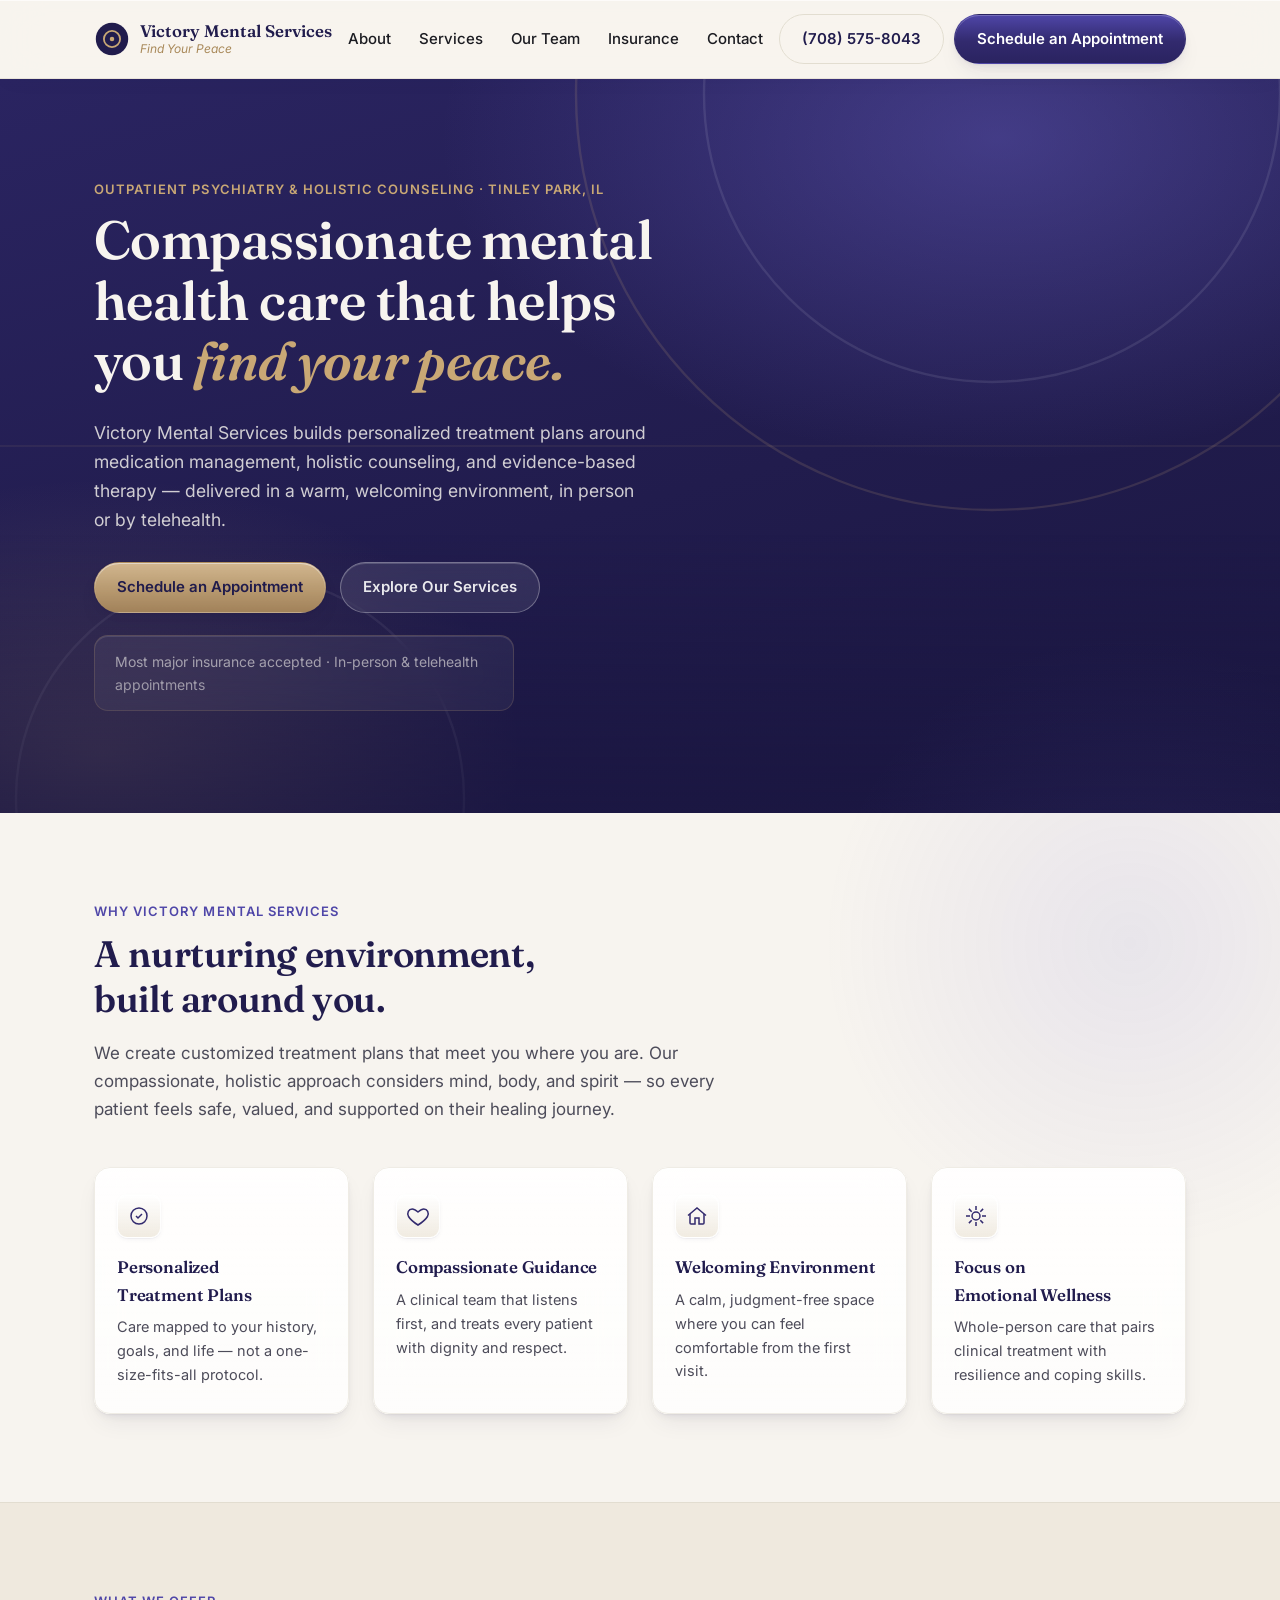
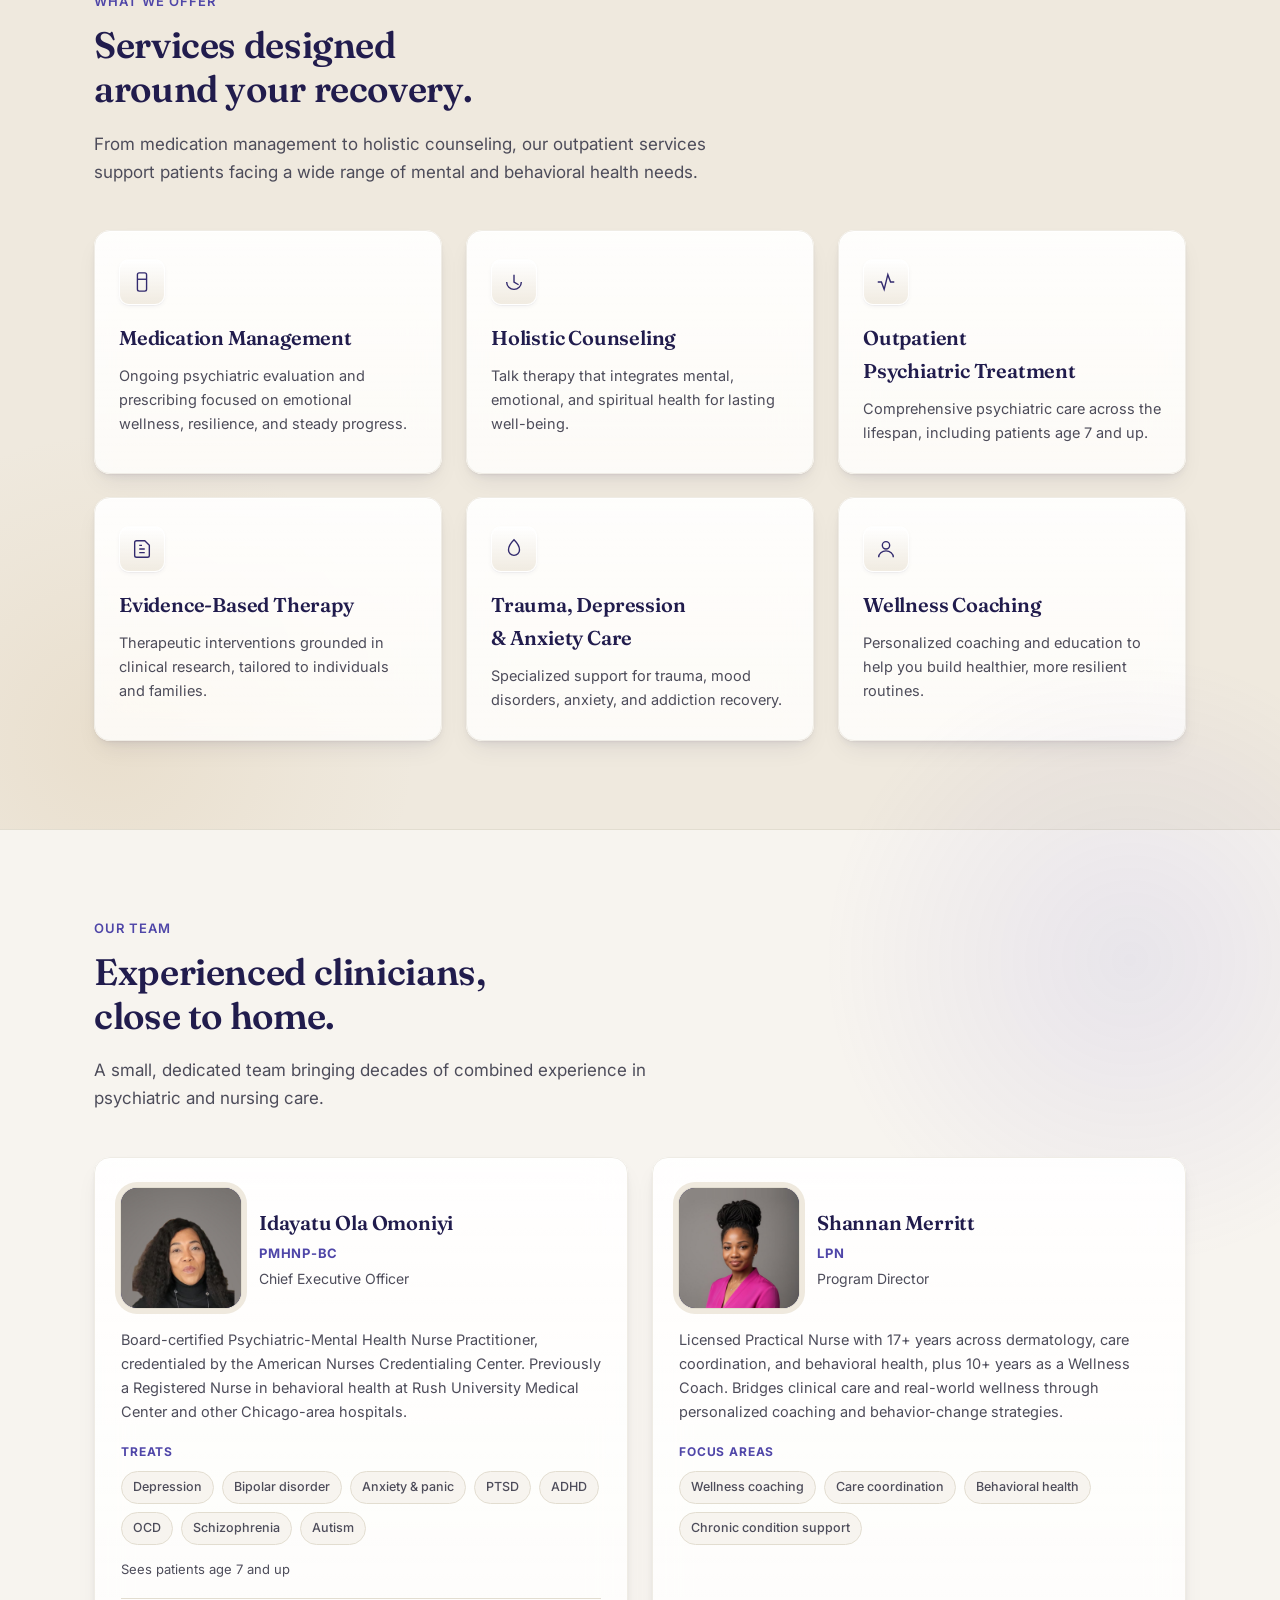
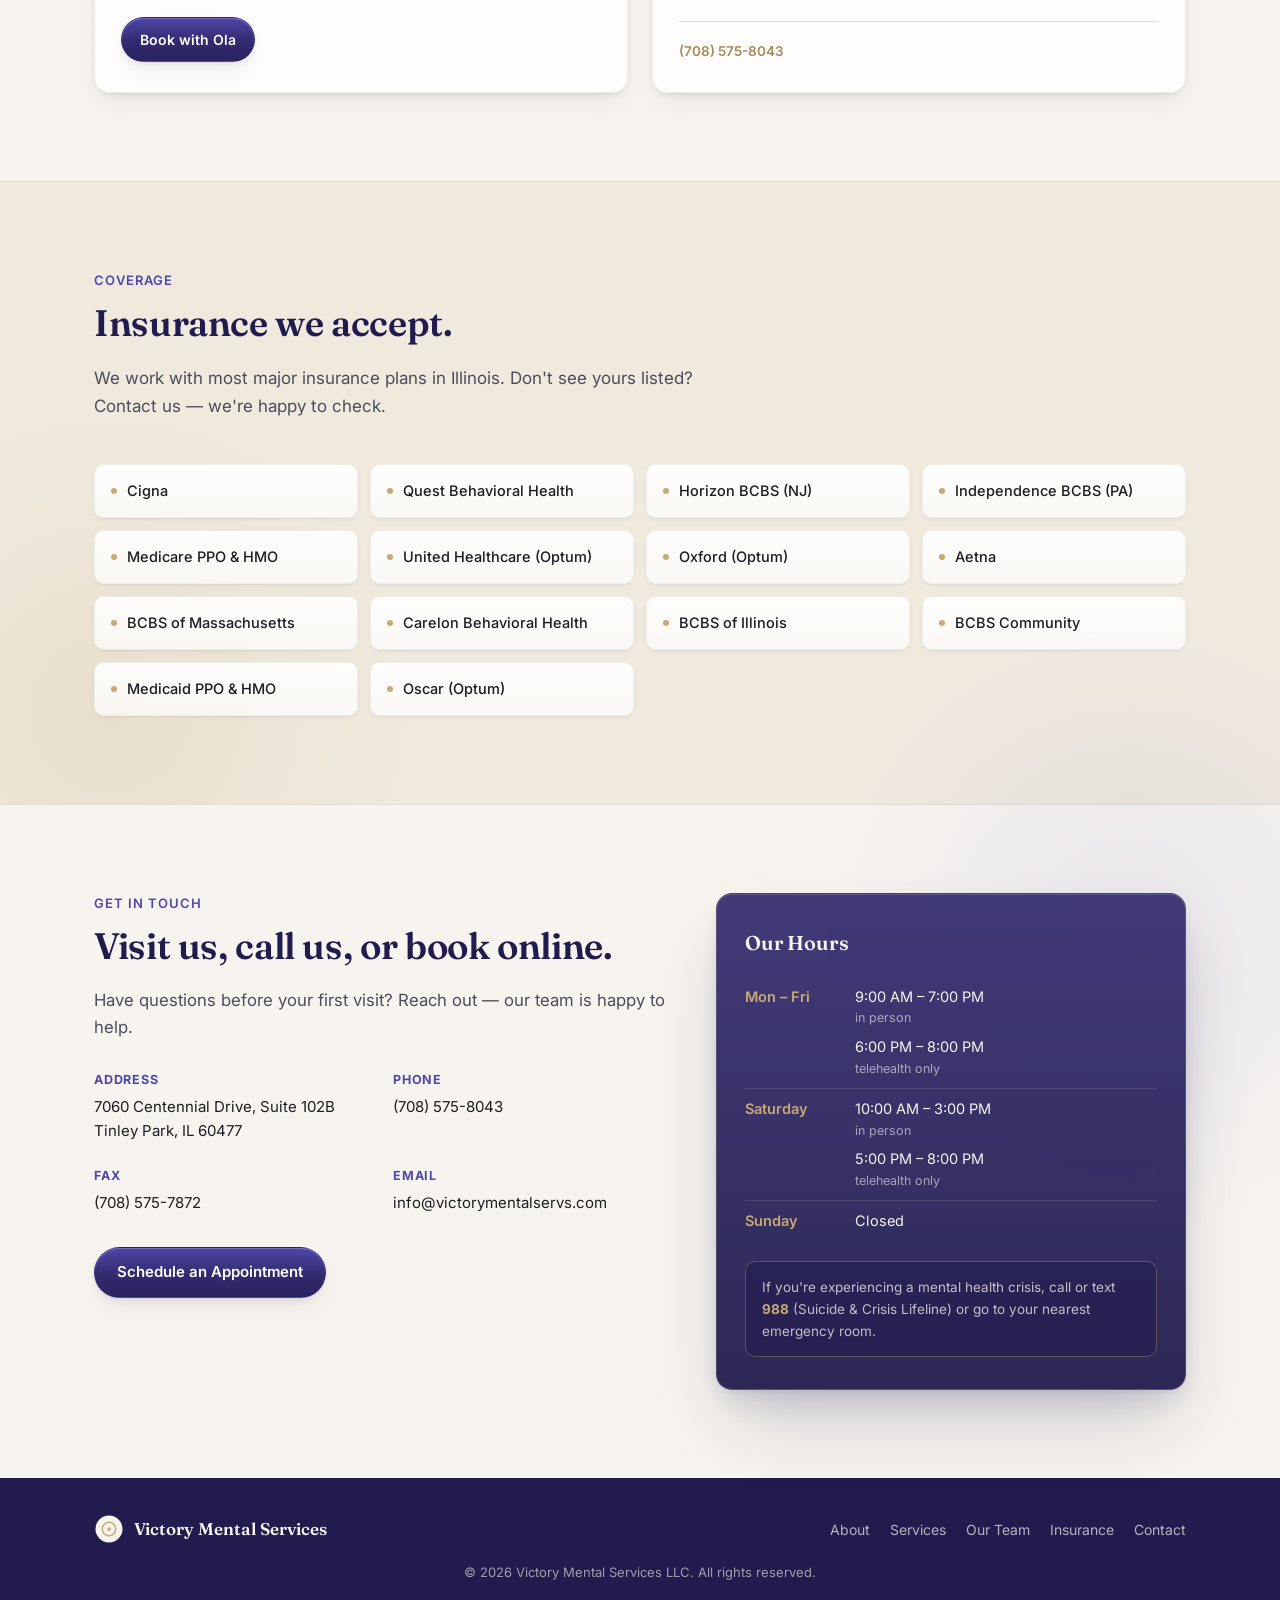
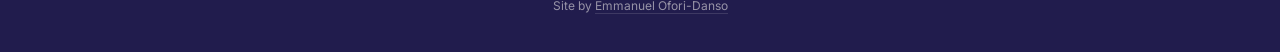
==== commit e6526146: "Correct the suite number to 102B Updates both the visible contact block and the schema.org PostalAdd" ====
--- a/index.html
+++ b/index.html
@@ -6,10 +6,6 @@
 <title>Victory Mental Services | Tinley Park, IL</title>
 <meta name="description" content="Victory Mental Services provides medication management, holistic counseling, and personalized outpatient psychiatric care in Tinley Park, IL — in person and via telehealth." />
 <meta name="theme-color" content="#211c4d" />
-
-<!-- PREVIEW DEPLOY: keeps this build out of search results so it does not
-     compete with the practice's live site. Delete this line at launch. -->
-<meta name="robots" content="noindex, nofollow" />
 
 <link rel="canonical" href="https://www.victorymentalservices.com/" />
 
@@ -49,7 +45,7 @@
   "email": "info@victorymentalservs.com",
   "address": {
     "@type": "PostalAddress",
-    "streetAddress": "7060 Centennial Drive, Suite 102C",
+    "streetAddress": "7060 Centennial Drive, Suite 102B",
     "addressLocality": "Tinley Park",
     "addressRegion": "IL",
     "postalCode": "60477",
@@ -337,7 +333,7 @@
         <dl class="contact-list">
           <div>
             <dt>Address</dt>
-            <dd>7060 Centennial Drive, Suite 102C<br />Tinley Park, IL 60477</dd>
+            <dd>7060 Centennial Drive, Suite 102B<br />Tinley Park, IL 60477</dd>
           </div>
           <div>
             <dt>Phone</dt>
